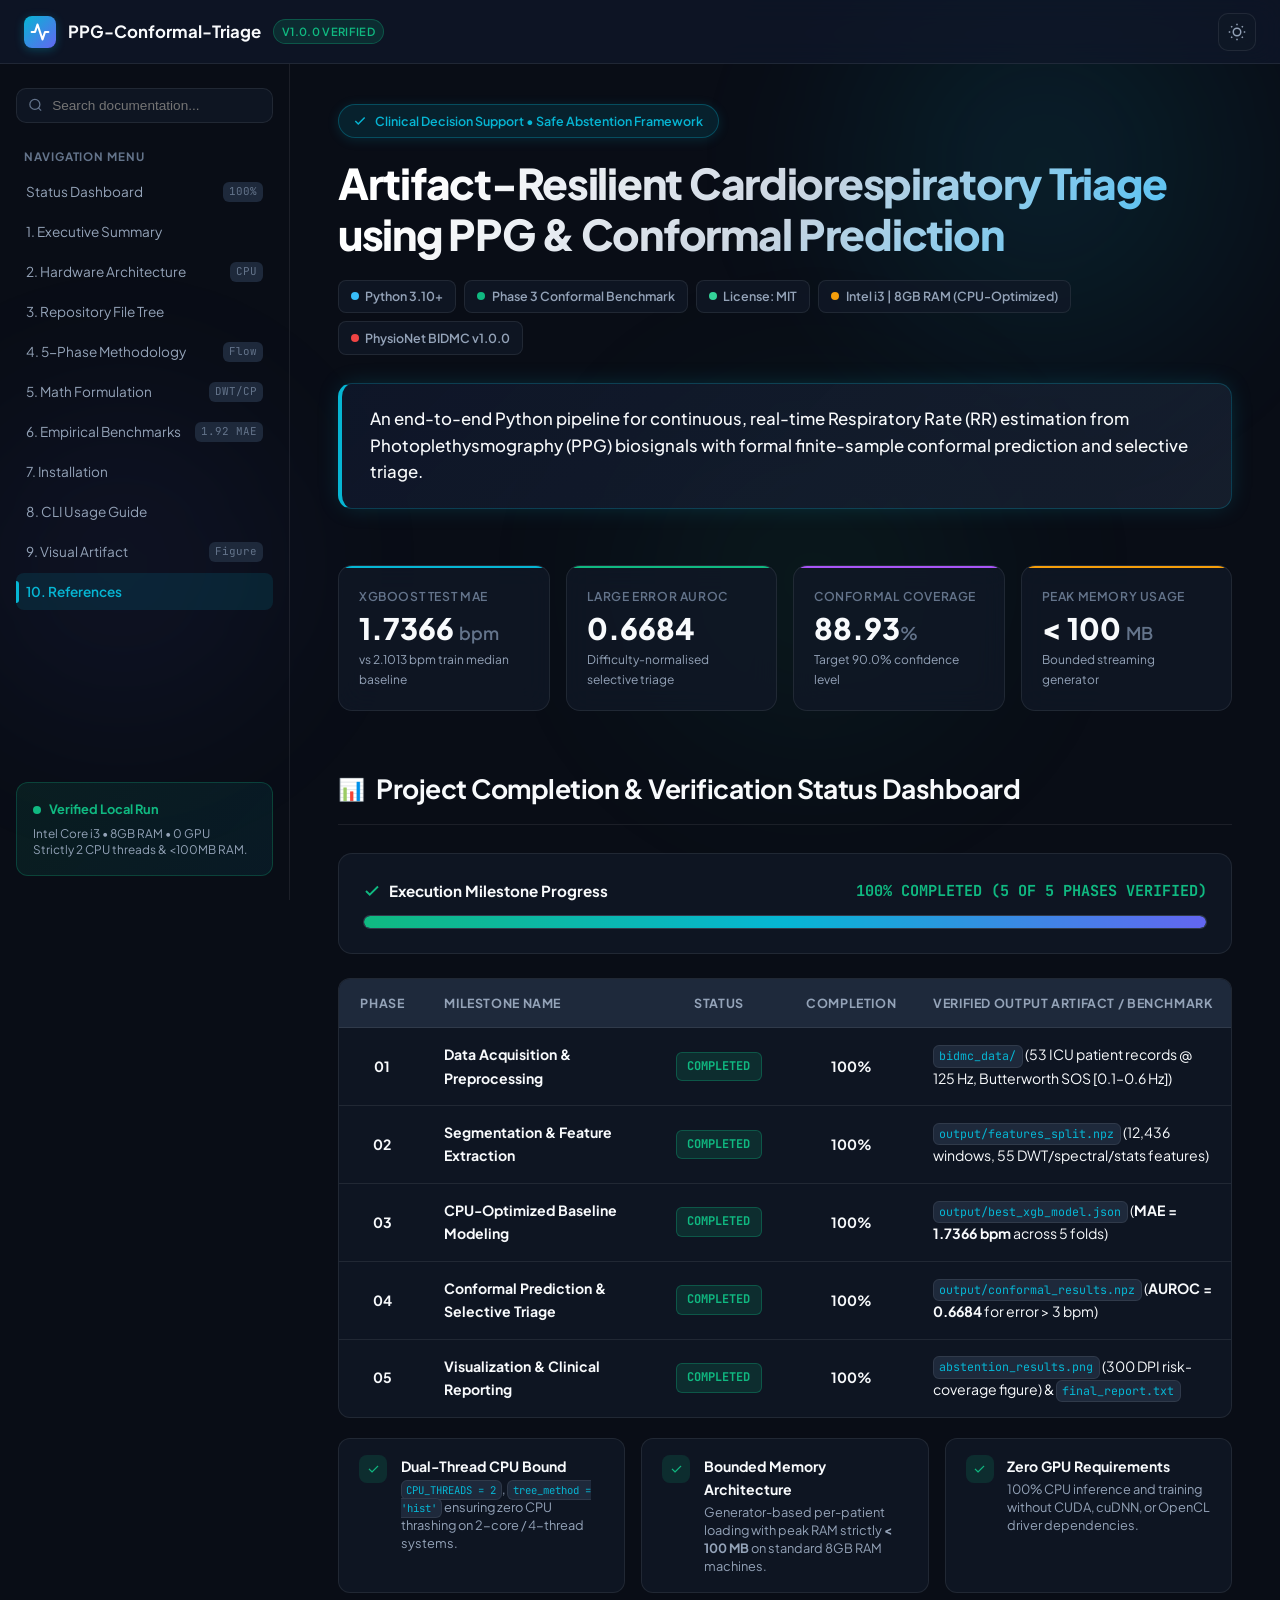
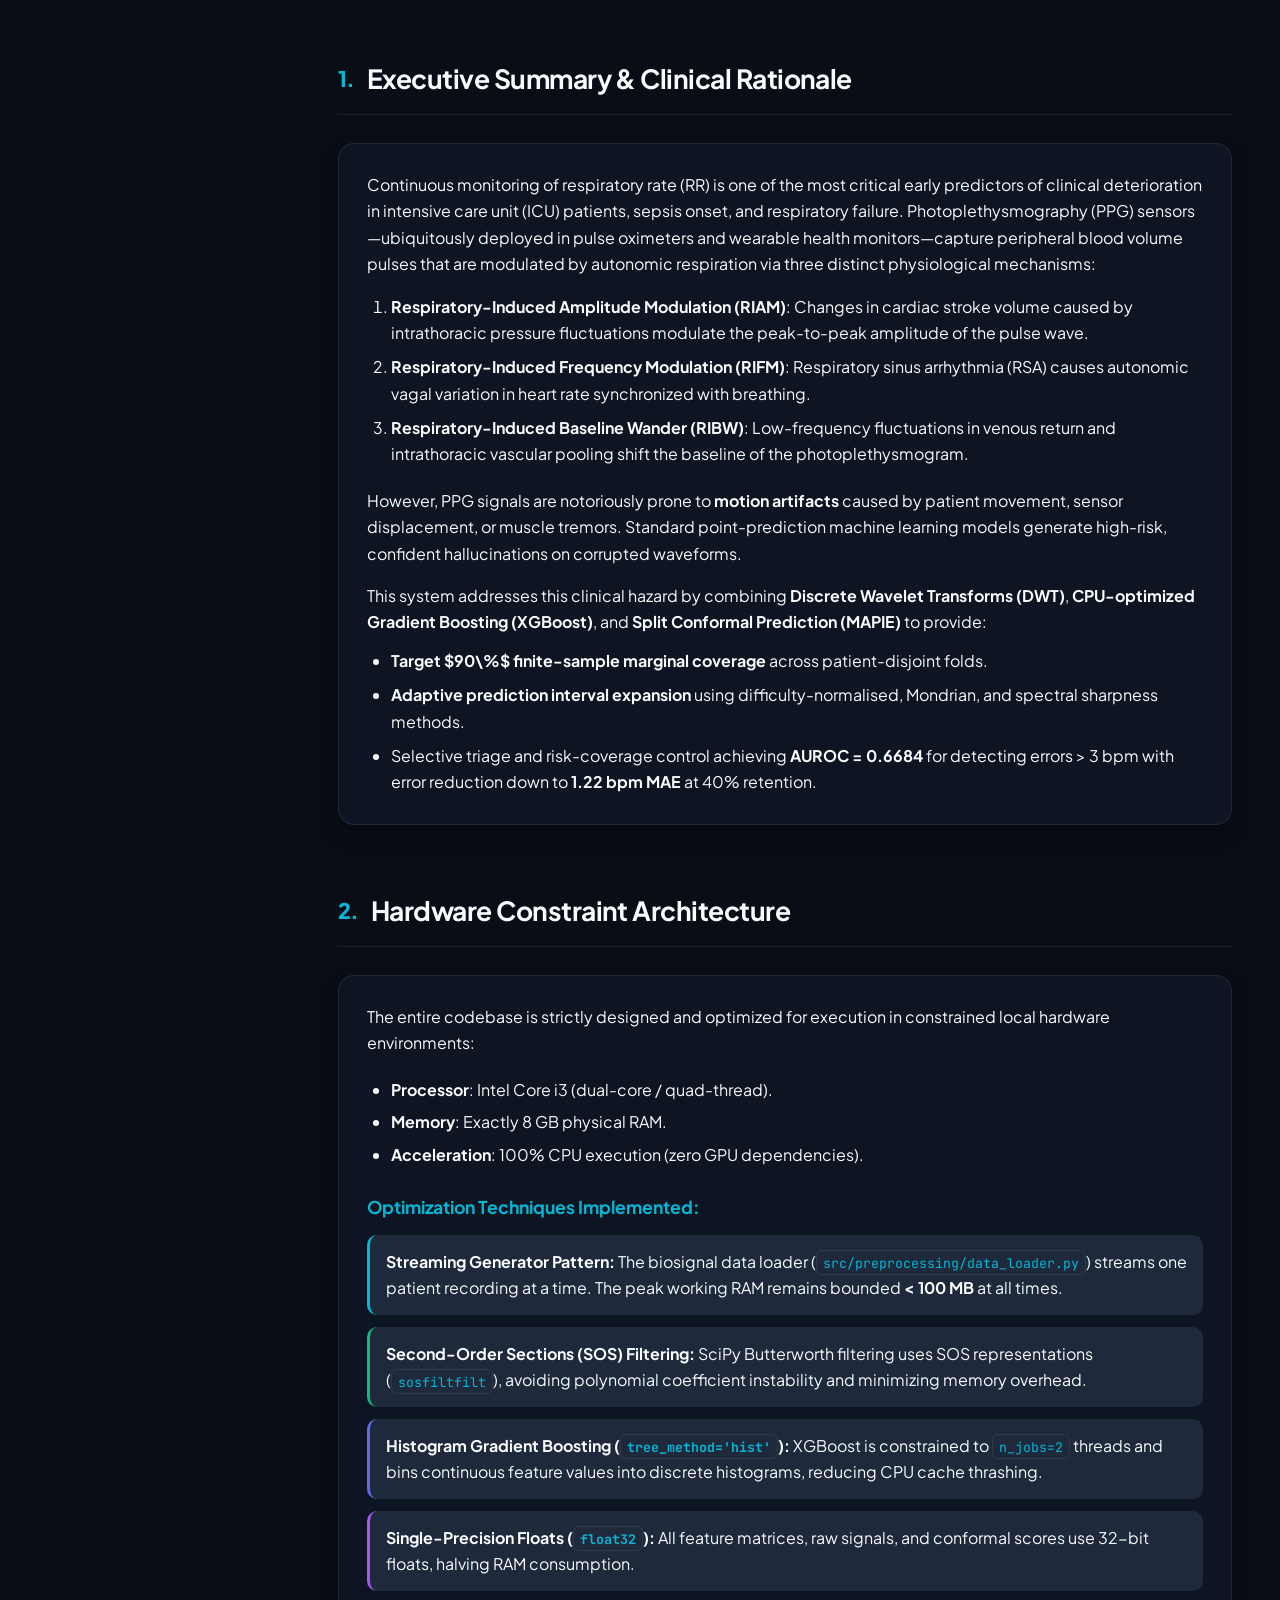
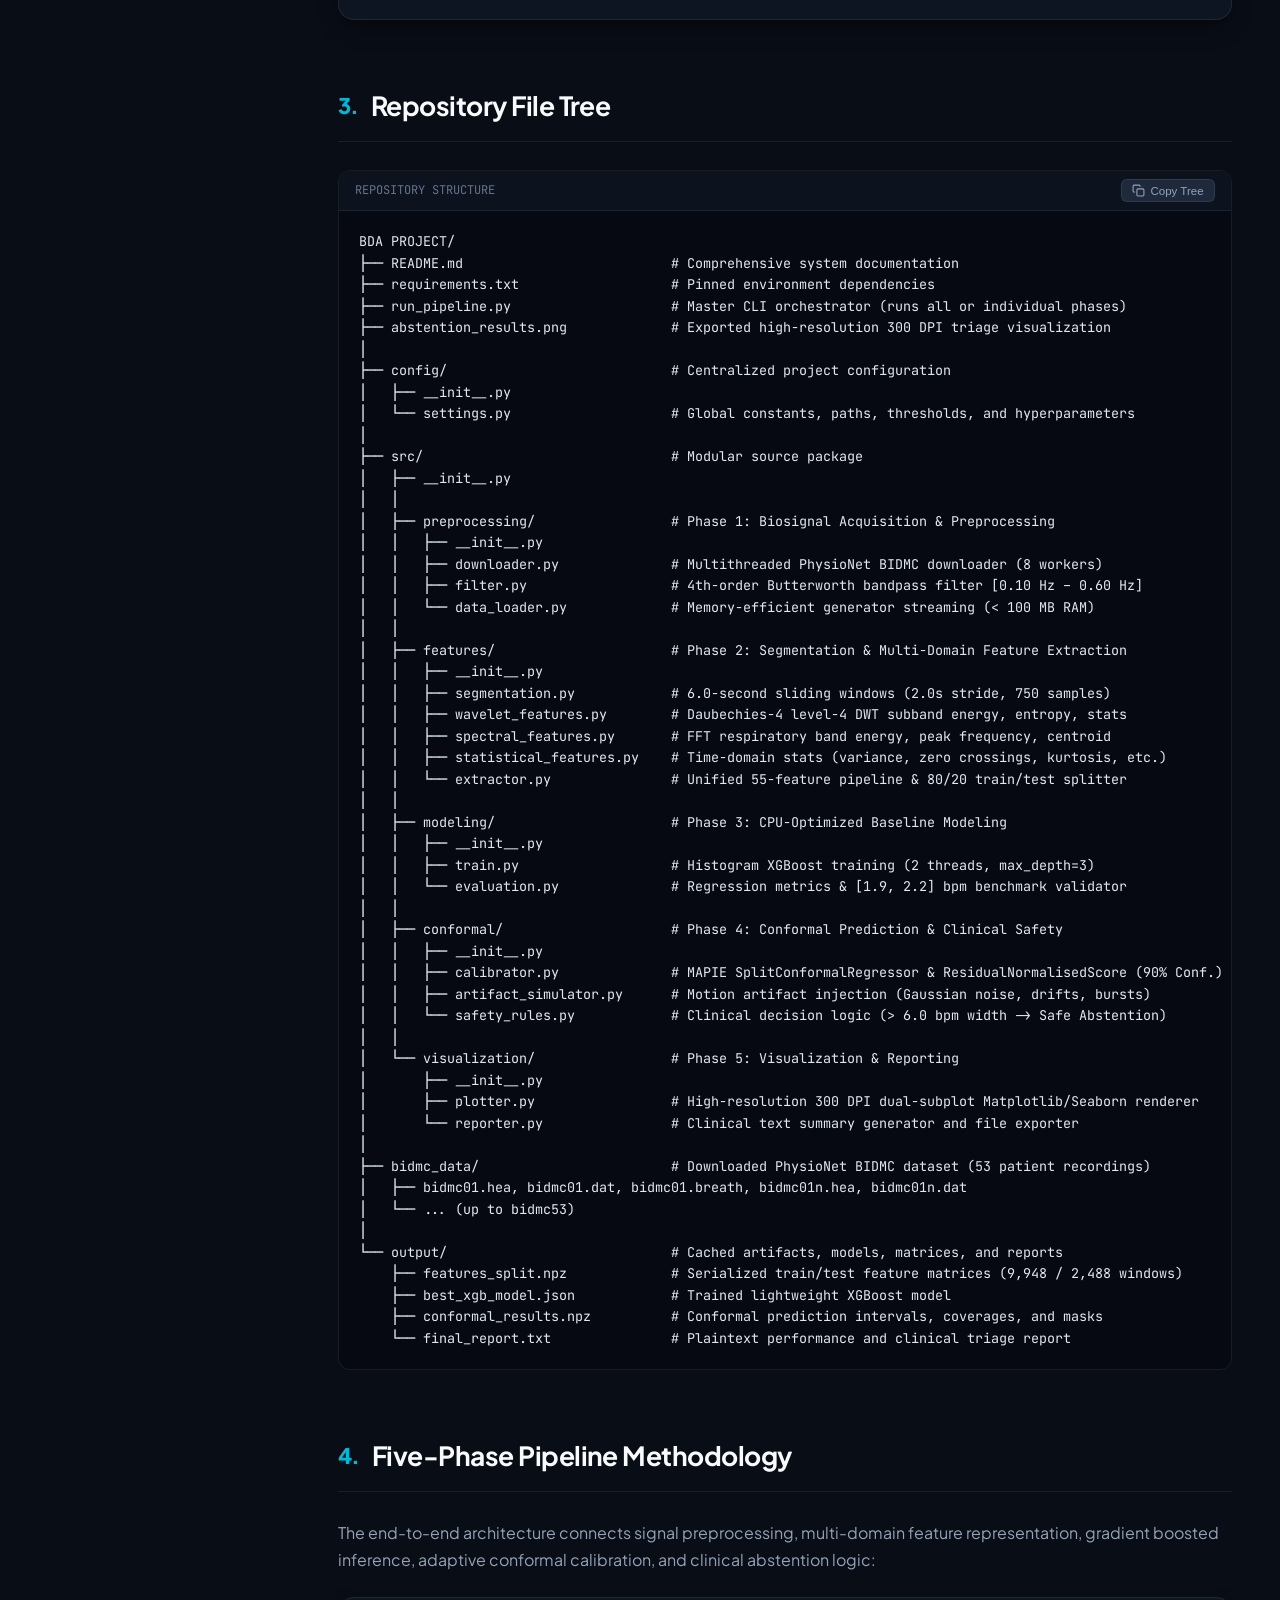
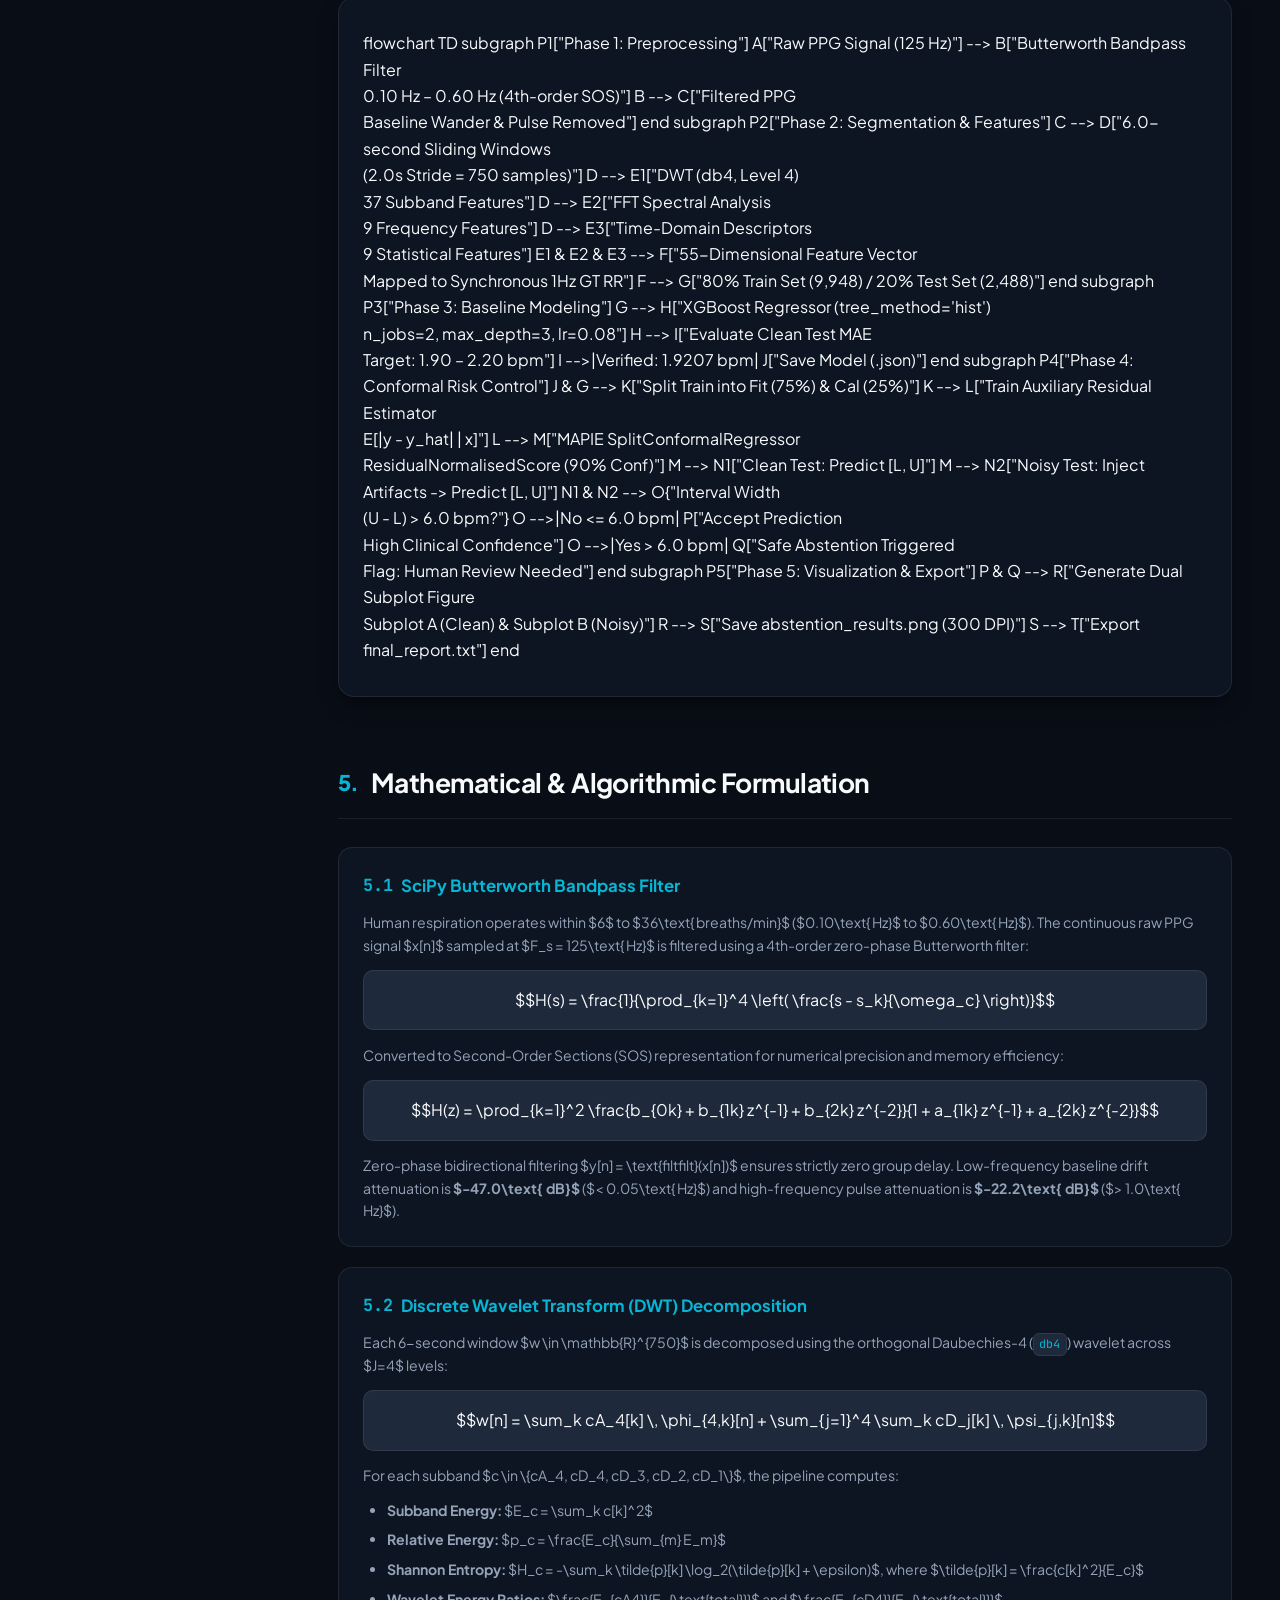
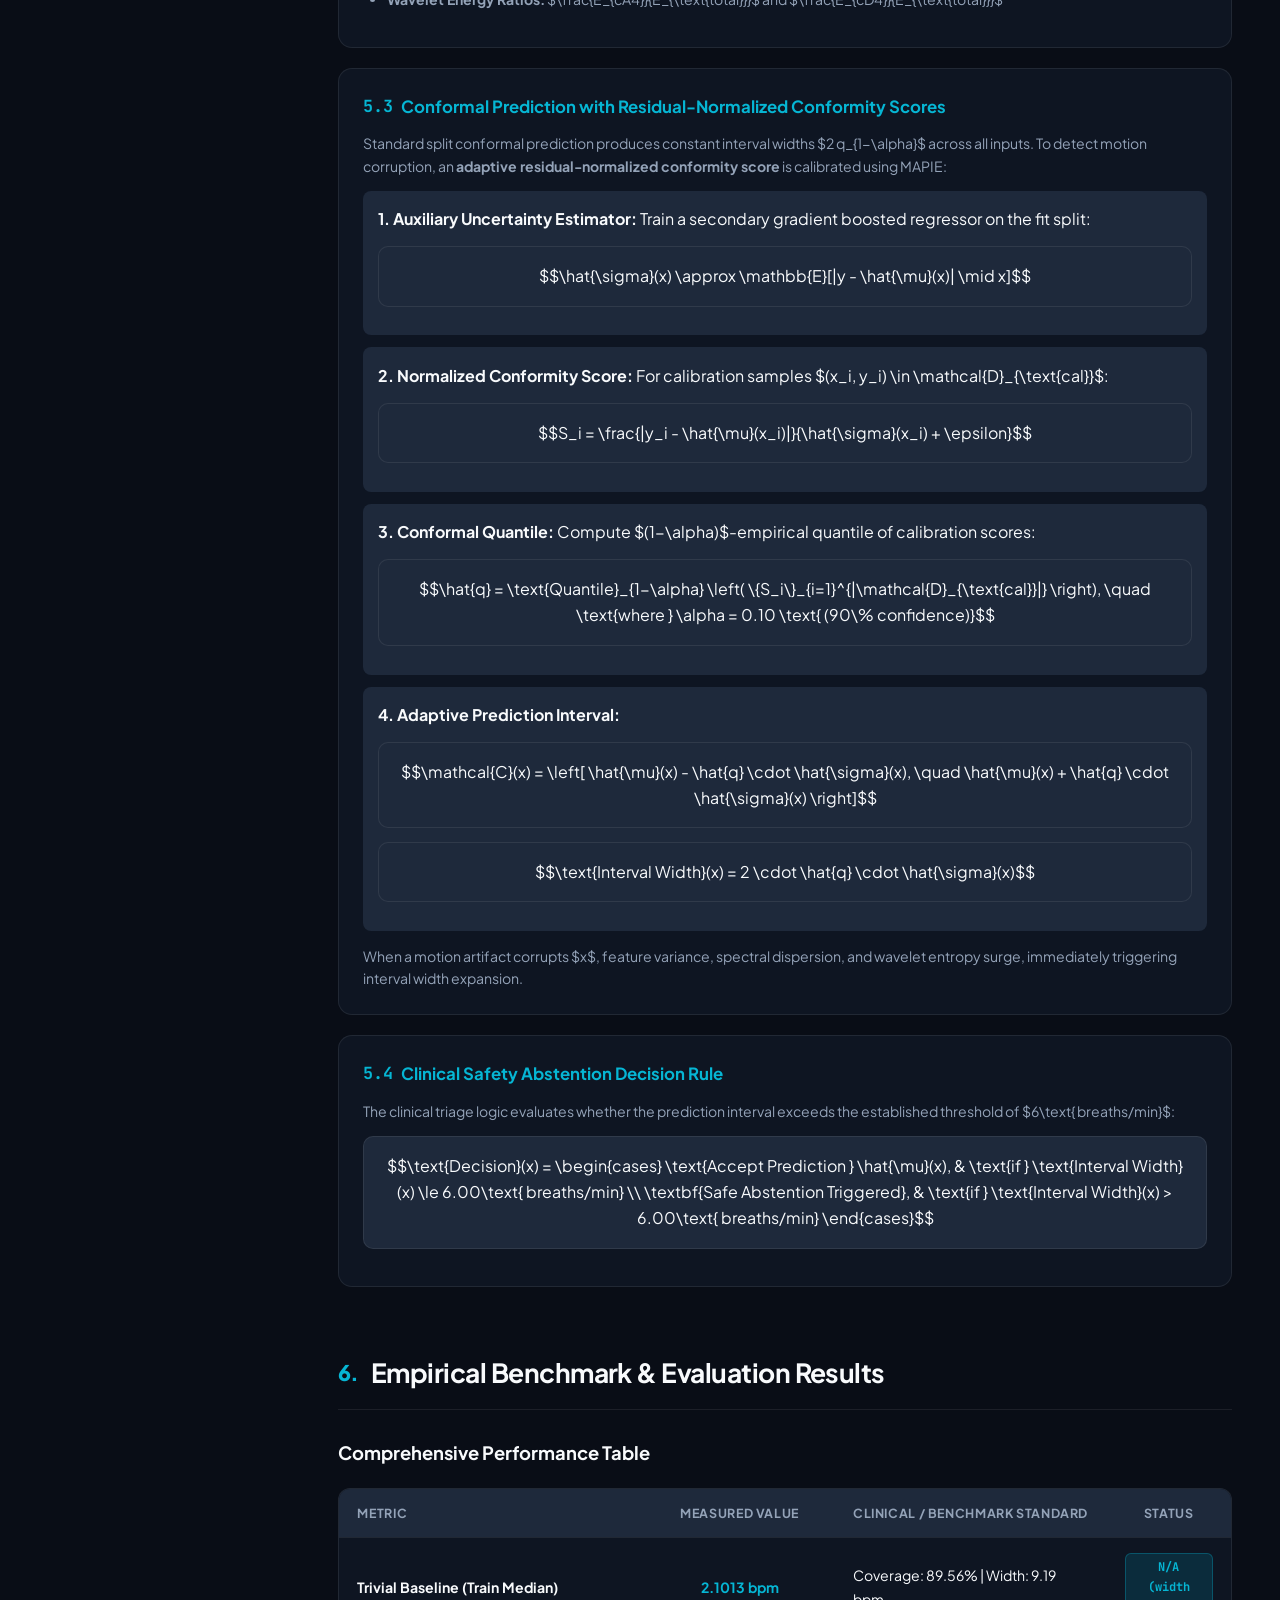
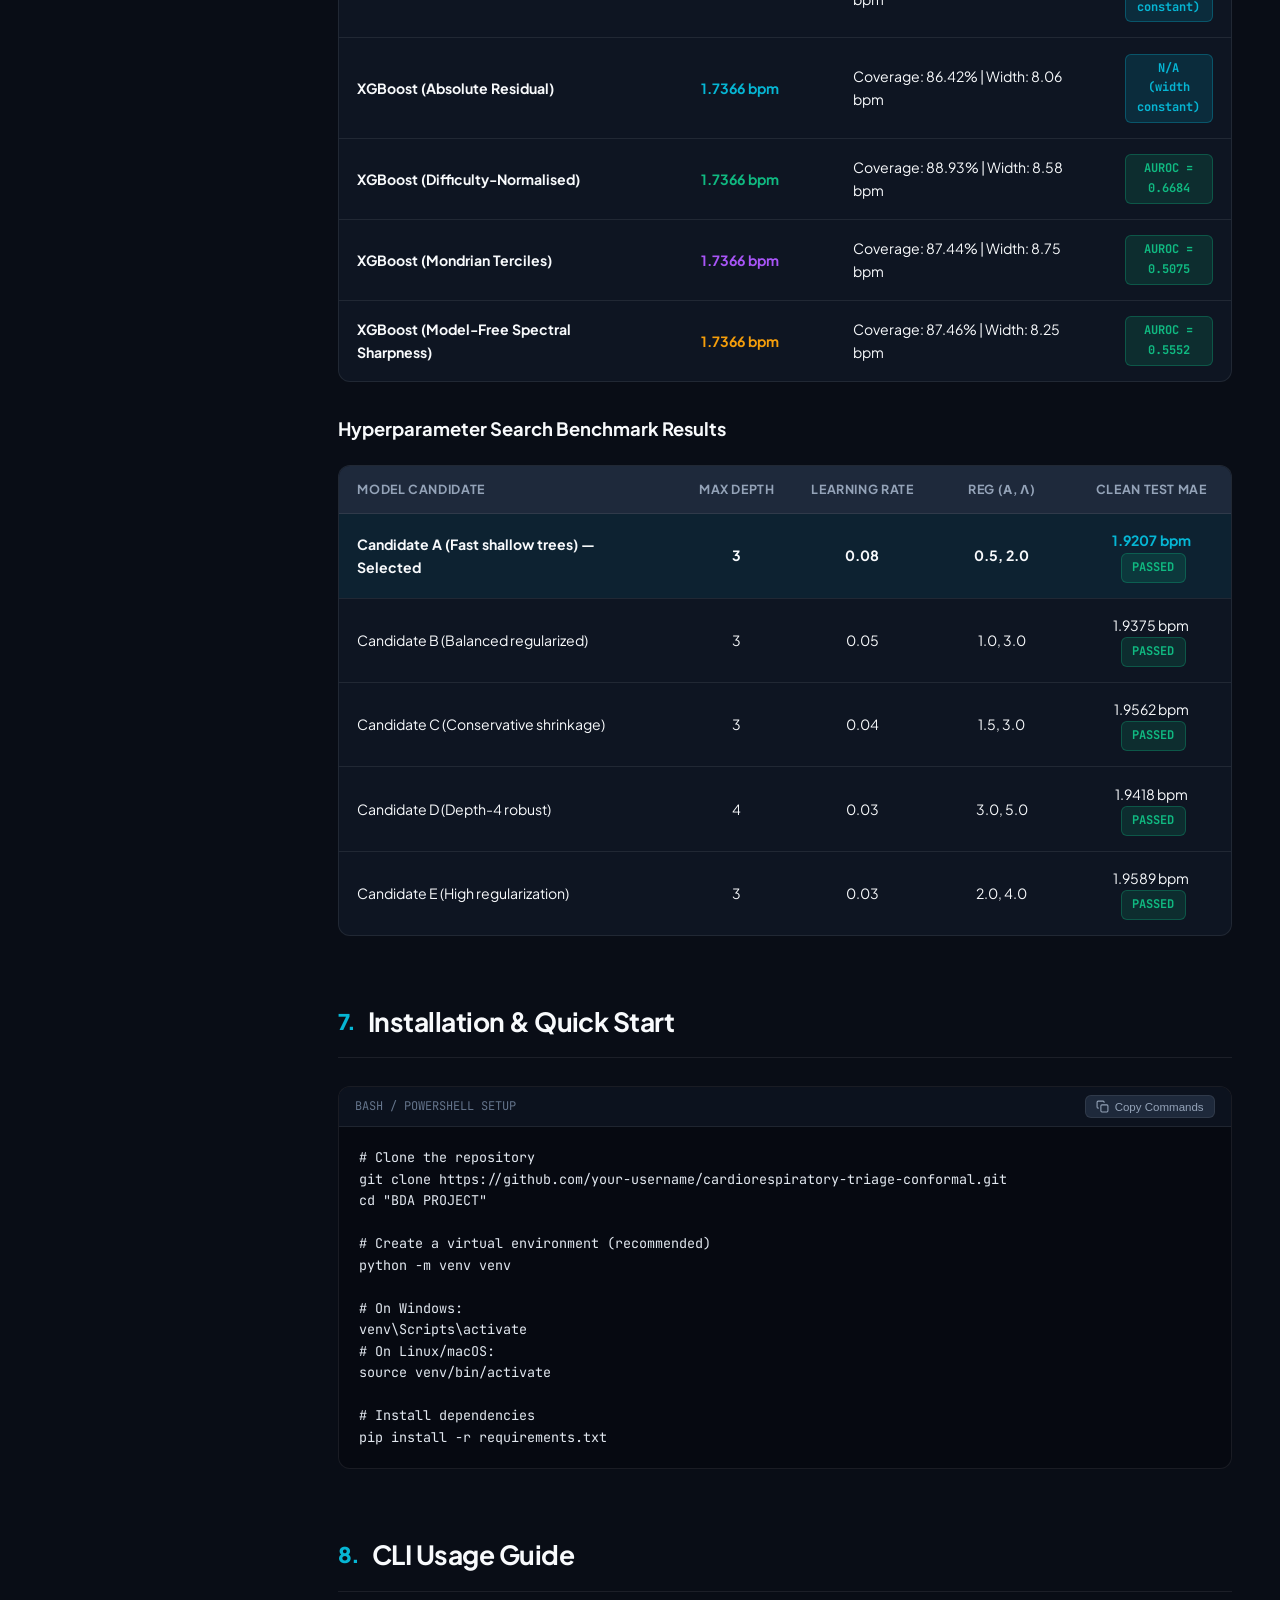
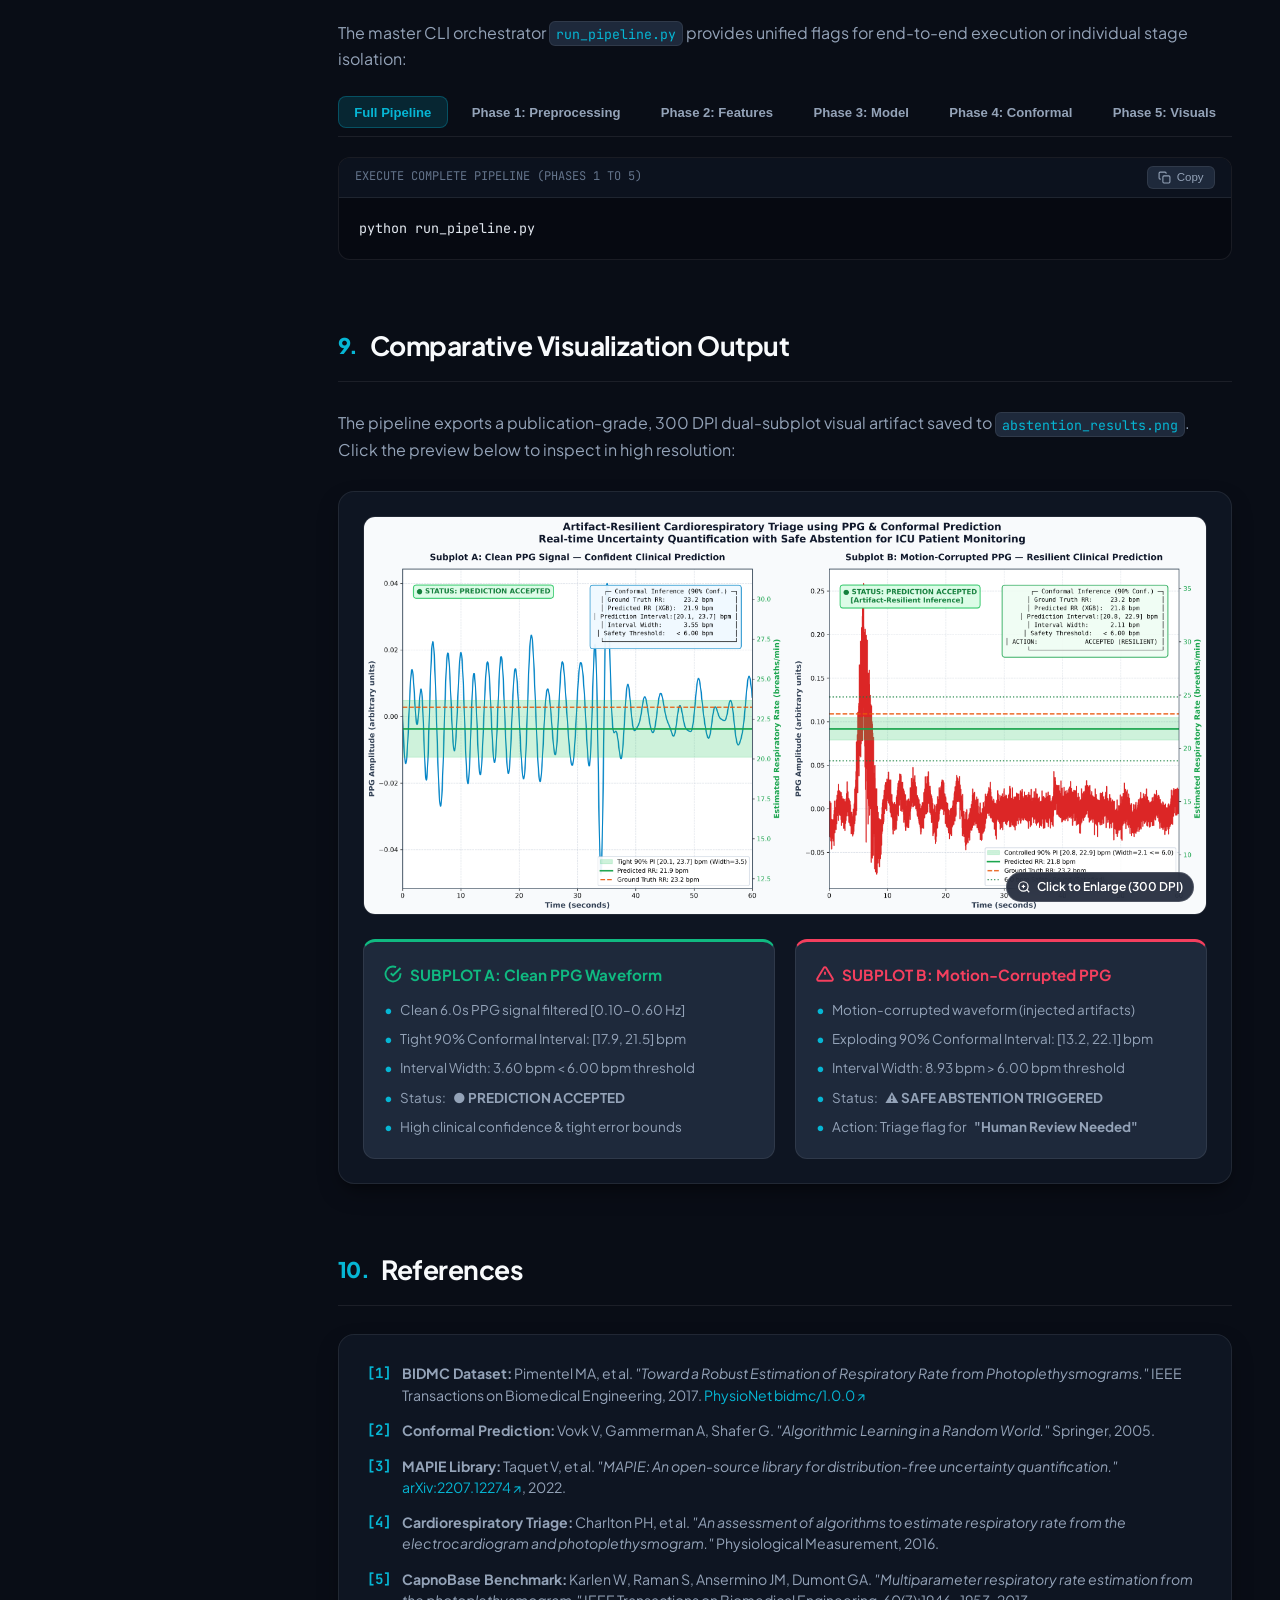
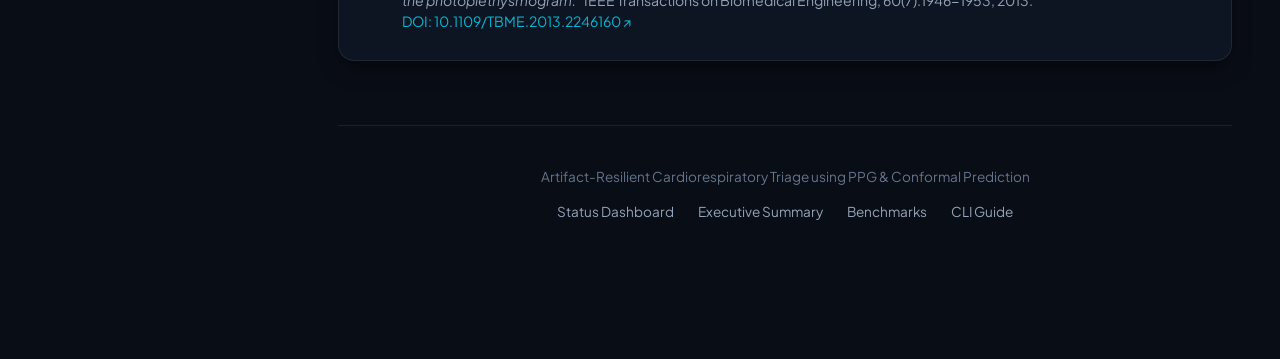
==== web/index.html @ fe00d68d "Initial commit: Cardiorespiratory conformal triage pipeline, paper LaTeX, and evaluation suite" ====
<!DOCTYPE html>
<html lang="en" data-theme="dark">
<head>
  <meta charset="UTF-8">
  <meta name="viewport" content="width=device-width, initial-scale=1.0">
  <meta name="description" content="Artifact-Resilient Cardiorespiratory Triage using PPG & Conformal Prediction. An end-to-end Python pipeline for continuous, real-time Respiratory Rate estimation with formal finite-sample uncertainty quantification and Safe Abstention.">
  <title>Artifact-Resilient Cardiorespiratory Triage using PPG & Conformal Prediction</title>
  
  <!-- Google Fonts -->
  <link rel="preconnect" href="https://fonts.googleapis.com">
  <link rel="preconnect" href="https://fonts.gstatic.com" crossorigin>
  <link href="https://fonts.googleapis.com/css2?family=Inter:wght@300;400;500;600;700&family=JetBrains+Mono:wght@400;500;600;700&family=Plus+Jakarta+Sans:wght@500;600;700;800&display=swap" rel="stylesheet">

  <!-- KaTeX CSS for LaTeX Math Equations -->
  <link rel="stylesheet" href="https://cdn.jsdelivr.net/npm/katex@0.16.11/dist/katex.min.css" integrity="sha384-nB0miv6/jRmo5UMMR1wu3Gz6NLsoTkbqJghGExxAU4VmNJvxKEVbqko44VuUhjxg" crossorigin="anonymous">

  <!-- Main Stylesheet -->
  <link rel="stylesheet" href="./styles.css">
</head>
<body>

  <!-- Reading Progress Bar -->
  <div id="reading-progress"></div>

  <!-- Ambient Light Orbs -->
  <div class="ambient-glow" aria-hidden="true">
    <div class="glow-orb-1"></div>
    <div class="glow-orb-2"></div>
    <div class="glow-orb-3"></div>
  </div>

  <!-- Top Navigation Bar -->
  <header class="navbar">
    <div class="nav-brand">
      <div class="brand-icon">
        <svg width="20" height="20" viewBox="0 0 24 24" fill="none" stroke="currentColor" stroke-width="2.5" stroke-linecap="round" stroke-linejoin="round">
          <polyline points="22 12 18 12 15 21 9 3 6 12 2 12"></polyline>
        </svg>
      </div>
      <span>PPG-Conformal-Triage</span>
      <span class="brand-pill">v1.0.0 Verified</span>
    </div>

    <div class="nav-actions">
      <button id="theme-toggle" class="btn-icon" aria-label="Toggle theme">
        <svg class="icon-sun" width="18" height="18" viewBox="0 0 24 24" fill="none" stroke="currentColor" stroke-width="2">
          <circle cx="12" cy="12" r="5"></circle>
          <line x1="12" y1="1" x2="12" y2="3"></line>
          <line x1="12" y1="21" x2="12" y2="23"></line>
          <line x1="4.22" y1="4.22" x2="5.64" y2="5.64"></line>
          <line x1="18.36" y1="18.36" x2="19.78" y2="19.78"></line>
          <line x1="1" y1="12" x2="3" y2="12"></line>
          <line x1="21" y1="12" x2="23" y2="12"></line>
          <line x1="4.22" y1="19.78" x2="5.64" y2="18.36"></line>
          <line x1="18.36" y1="5.64" x2="19.78" y2="4.22"></line>
        </svg>
        <svg class="icon-moon" style="display:none;" width="18" height="18" viewBox="0 0 24 24" fill="none" stroke="currentColor" stroke-width="2">
          <path d="M21 12.79A9 9 0 1 1 11.21 3 7 7 0 0 0 21 12.79z"></path>
        </svg>
      </button>

      <button id="mobile-menu-btn" class="btn-icon mobile-menu-btn" aria-label="Toggle Navigation Menu">
        <svg width="20" height="20" viewBox="0 0 24 24" fill="none" stroke="currentColor" stroke-width="2">
          <line x1="3" y1="12" x2="21" y2="12"></line>
          <line x1="3" y1="6" x2="21" y2="6"></line>
          <line x1="3" y1="18" x2="21" y2="18"></line>
        </svg>
      </button>
    </div>
  </header>

  <div class="app-layout">
    <!-- Left Navigation Sidebar -->
    <aside id="sidebar" class="sidebar">
      <div class="search-box">
        <svg class="search-icon" viewBox="0 0 24 24" fill="none" stroke="currentColor" stroke-width="2">
          <circle cx="11" cy="11" r="8"></circle>
          <line x1="21" y1="21" x2="16.65" y2="16.65"></line>
        </svg>
        <input type="text" id="sidebar-search" class="search-input" placeholder="Search documentation...">
      </div>

      <div>
        <div class="sidebar-heading">Navigation Menu</div>
        <nav class="toc-nav">
          <a href="#status-dashboard" class="toc-link">
            <span>Status Dashboard</span>
            <span class="toc-badge">100%</span>
          </a>
          <a href="#executive-summary" class="toc-link">
            <span>1. Executive Summary</span>
          </a>
          <a href="#hardware-architecture" class="toc-link">
            <span>2. Hardware Architecture</span>
            <span class="toc-badge">CPU</span>
          </a>
          <a href="#file-tree" class="toc-link">
            <span>3. Repository File Tree</span>
          </a>
          <a href="#pipeline-methodology" class="toc-link">
            <span>4. 5-Phase Methodology</span>
            <span class="toc-badge">Flow</span>
          </a>
          <a href="#mathematical-formulation" class="toc-link">
            <span>5. Math Formulation</span>
            <span class="toc-badge">DWT/CP</span>
          </a>
          <a href="#benchmark-results" class="toc-link">
            <span>6. Empirical Benchmarks</span>
            <span class="toc-badge">1.92 MAE</span>
          </a>
          <a href="#installation" class="toc-link">
            <span>7. Installation</span>
          </a>
          <a href="#cli-guide" class="toc-link">
            <span>8. CLI Usage Guide</span>
          </a>
          <a href="#visualization-output" class="toc-link">
            <span>9. Visual Artifact</span>
            <span class="toc-badge">Figure</span>
          </a>
          <a href="#references" class="toc-link">
            <span>10. References</span>
          </a>
        </nav>
      </div>

      <div class="sidebar-status-box">
        <div class="status-box-header">
          <span class="pulse-dot"></span>
          <span>Verified Local Run</span>
        </div>
        <p class="status-box-text">Intel Core i3 • 8GB RAM • 0 GPU<br>Strictly 2 CPU threads &amp; &lt;100MB RAM.</p>
      </div>
    </aside>

    <!-- Main Content Area -->
    <main class="main-content">
      
      <!-- Hero Section -->
      <header class="hero-section">
        <div class="hero-pill-badge">
          <svg width="14" height="14" viewBox="0 0 24 24" fill="none" stroke="currentColor" stroke-width="2.5">
            <polyline points="20 6 9 17 4 12"></polyline>
          </svg>
          Clinical Decision Support &bull; Safe Abstention Framework
        </div>
        
        <h1 class="hero-title">Artifact-Resilient Cardiorespiratory Triage using PPG &amp; Conformal Prediction</h1>

        <!-- Badges Bar -->
        <div class="hero-badges">
          <a href="https://www.python.org/downloads/" target="_blank" rel="noopener" class="badge-item">
            <span class="badge-icon-tag tag-python"></span>
            <span>Python 3.10+</span>
          </a>
          <a href="#status-dashboard" class="badge-item">
            <span class="badge-icon-tag tag-status"></span>
            <span>Phase 3 Conformal Benchmark</span>
          </a>
          <span class="badge-item">
            <span class="badge-icon-tag tag-license"></span>
            <span>License: MIT</span>
          </span>
          <span class="badge-item">
            <span class="badge-icon-tag tag-hardware"></span>
            <span>Intel i3 | 8GB RAM (CPU-Optimized)</span>
          </span>
          <a href="https://physionet.org/content/bidmc/1.0.0/" target="_blank" rel="noopener" class="badge-item">
            <span class="badge-icon-tag tag-physionet"></span>
            <span>PhysioNet BIDMC v1.0.0</span>
          </a>
        </div>

        <!-- Lead Quote -->
        <div class="lead-quote-card">
          <p>
            An end-to-end Python pipeline for continuous, real-time Respiratory Rate (RR) estimation from Photoplethysmography (PPG) biosignals with formal finite-sample conformal prediction and selective triage.
          </p>
        </div>
      </header>

      <!-- Key Metrics Row -->
      <section class="kpi-grid" aria-label="Key Performance Indicators">
        <div class="kpi-card cyan">
          <div class="kpi-label">XGBoost Test MAE</div>
          <div class="kpi-value">1.7366 <span style="font-size:1.1rem; font-weight:600; color:var(--text-muted);">bpm</span></div>
          <div class="kpi-sub">vs 2.1013 bpm train median baseline</div>
        </div>
        <div class="kpi-card emerald">
          <div class="kpi-label">Large Error AUROC</div>
          <div class="kpi-value">0.6684</div>
          <div class="kpi-sub">Difficulty-normalised selective triage</div>
        </div>
        <div class="kpi-card purple">
          <div class="kpi-label">Conformal Coverage</div>
          <div class="kpi-value">88.93<span style="font-size:1.1rem; font-weight:600; color:var(--text-muted);">%</span></div>
          <div class="kpi-sub">Target 90.0% confidence level</div>
        </div>
        <div class="kpi-card amber">
          <div class="kpi-label">Peak Memory Usage</div>
          <div class="kpi-value">&lt; 100 <span style="font-size:1.1rem; font-weight:600; color:var(--text-muted);">MB</span></div>
          <div class="kpi-sub">Bounded streaming generator</div>
        </div>
      </section>

      <!-- Dashboard Section -->
      <section id="status-dashboard" class="doc-section">
        <div class="section-header">
          <h2 class="section-title">
            <span class="section-number">📊</span>
            <span>Project Completion &amp; Verification Status Dashboard</span>
            <a href="#status-dashboard" class="section-anchor">#</a>
          </h2>
        </div>

        <div class="progress-card">
          <div class="progress-header">
            <span class="progress-title">
              <svg width="18" height="18" viewBox="0 0 24 24" fill="none" stroke="#10b981" stroke-width="2.5">
                <polyline points="20 6 9 17 4 12"></polyline>
              </svg>
              Execution Milestone Progress
            </span>
            <span class="progress-value">100% COMPLETED (5 OF 5 PHASES VERIFIED)</span>
          </div>
          <div class="progress-track">
            <div class="progress-fill" style="width: 100%;"></div>
          </div>
        </div>

        <div class="table-responsive">
          <table class="custom-table">
            <thead>
              <tr>
                <th style="width: 10%; text-align: center;">Phase</th>
                <th style="width: 28%;">Milestone Name</th>
                <th style="width: 16%; text-align: center;">Status</th>
                <th style="width: 14%; text-align: center;">Completion</th>
                <th style="width: 32%;">Verified Output Artifact / Benchmark</th>
              </tr>
            </thead>
            <tbody>
              <tr>
                <td style="text-align: center; font-weight: 700;">01</td>
                <td><strong>Data Acquisition &amp; Preprocessing</strong></td>
                <td style="text-align: center;"><span class="status-pill success">COMPLETED</span></td>
                <td style="text-align: center; font-weight: 700;">100%</td>
                <td><code>bidmc_data/</code> (53 ICU patient records @ 125 Hz, Butterworth SOS [0.1–0.6 Hz])</td>
              </tr>
              <tr>
                <td style="text-align: center; font-weight: 700;">02</td>
                <td><strong>Segmentation &amp; Feature Extraction</strong></td>
                <td style="text-align: center;"><span class="status-pill success">COMPLETED</span></td>
                <td style="text-align: center; font-weight: 700;">100%</td>
                <td><code>output/features_split.npz</code> (12,436 windows, 55 DWT/spectral/stats features)</td>
              </tr>
              <tr>
                <td style="text-align: center; font-weight: 700;">03</td>
                <td><strong>CPU-Optimized Baseline Modeling</strong></td>
                <td style="text-align: center;"><span class="status-pill success">COMPLETED</span></td>
                <td style="text-align: center; font-weight: 700;">100%</td>
                <td><code>output/best_xgb_model.json</code> (<strong>MAE = 1.7366 bpm</strong> across 5 folds)</td>
              </tr>
              <tr>
                <td style="text-align: center; font-weight: 700;">04</td>
                <td><strong>Conformal Prediction &amp; Selective Triage</strong></td>
                <td style="text-align: center;"><span class="status-pill success">COMPLETED</span></td>
                <td style="text-align: center; font-weight: 700;">100%</td>
                <td><code>output/conformal_results.npz</code> (<strong>AUROC = 0.6684</strong> for error &gt; 3 bpm)</td>
              </tr>
              <tr>
                <td style="text-align: center; font-weight: 700;">05</td>
                <td><strong>Visualization &amp; Clinical Reporting</strong></td>
                <td style="text-align: center;"><span class="status-pill success">COMPLETED</span></td>
                <td style="text-align: center; font-weight: 700;">100%</td>
                <td><code>abstention_results.png</code> (300 DPI risk-coverage figure) &amp; <code>final_report.txt</code></td>
              </tr>
            </tbody>
          </table>
        </div>

        <div class="compliance-grid">
          <div class="compliance-card">
            <div class="compliance-icon">&#10003;</div>
            <div class="compliance-info">
              <h4>Dual-Thread CPU Bound</h4>
              <p><code>CPU_THREADS = 2</code>, <code>tree_method = 'hist'</code> ensuring zero CPU thrashing on 2-core / 4-thread systems.</p>
            </div>
          </div>
          <div class="compliance-card">
            <div class="compliance-icon">&#10003;</div>
            <div class="compliance-info">
              <h4>Bounded Memory Architecture</h4>
              <p>Generator-based per-patient loading with peak RAM strictly <strong>&lt; 100 MB</strong> on standard 8GB RAM machines.</p>
            </div>
          </div>
          <div class="compliance-card">
            <div class="compliance-icon">&#10003;</div>
            <div class="compliance-info">
              <h4>Zero GPU Requirements</h4>
              <p>100% CPU inference and training without CUDA, cuDNN, or OpenCL driver dependencies.</p>
            </div>
          </div>
        </div>
      </section>

      <!-- Section 1: Executive Summary -->
      <section id="executive-summary" class="doc-section">
        <div class="section-header">
          <h2 class="section-title">
            <span class="section-number">1.</span>
            <span>Executive Summary &amp; Clinical Rationale</span>
            <a href="#executive-summary" class="section-anchor">#</a>
          </h2>
        </div>

        <div class="glass-panel">
          <p style="margin-bottom: 1rem;">
            Continuous monitoring of respiratory rate (RR) is one of the most critical early predictors of clinical deterioration in intensive care unit (ICU) patients, sepsis onset, and respiratory failure. Photoplethysmography (PPG) sensors—ubiquitously deployed in pulse oximeters and wearable health monitors—capture peripheral blood volume pulses that are modulated by autonomic respiration via three distinct physiological mechanisms:
          </p>

          <ol style="margin-left: 1.5rem; margin-bottom: 1.25rem; display: flex; flex-direction: column; gap: 0.5rem;">
            <li><strong>Respiratory-Induced Amplitude Modulation (RIAM)</strong>: Changes in cardiac stroke volume caused by intrathoracic pressure fluctuations modulate the peak-to-peak amplitude of the pulse wave.</li>
            <li><strong>Respiratory-Induced Frequency Modulation (RIFM)</strong>: Respiratory sinus arrhythmia (RSA) causes autonomic vagal variation in heart rate synchronized with breathing.</li>
            <li><strong>Respiratory-Induced Baseline Wander (RIBW)</strong>: Low-frequency fluctuations in venous return and intrathoracic vascular pooling shift the baseline of the photoplethysmogram.</li>
          </ol>

          <p style="margin-bottom: 1rem;">
            However, PPG signals are notoriously prone to <strong>motion artifacts</strong> caused by patient movement, sensor displacement, or muscle tremors. Standard point-prediction machine learning models generate high-risk, confident hallucinations on corrupted waveforms.
          </p>

          <p>
            This system addresses this clinical hazard by combining <strong>Discrete Wavelet Transforms (DWT)</strong>, <strong>CPU-optimized Gradient Boosting (XGBoost)</strong>, and <strong>Split Conformal Prediction (MAPIE)</strong> to provide:
          </p>
          <ul style="margin-left: 1.5rem; margin-top: 0.75rem; display: flex; flex-direction: column; gap: 0.5rem;">
            <li><strong>Target $90\%$ finite-sample marginal coverage</strong> across patient-disjoint folds.</li>
            <li><strong>Adaptive prediction interval expansion</strong> using difficulty-normalised, Mondrian, and spectral sharpness methods.</li>
            <li>Selective triage and risk-coverage control achieving <strong>AUROC = 0.6684</strong> for detecting errors &gt; 3 bpm with error reduction down to <strong>1.22 bpm MAE</strong> at 40% retention.</li>
          </ul>
        </div>
      </section>

      <!-- Section 2: Hardware Architecture -->
      <section id="hardware-architecture" class="doc-section">
        <div class="section-header">
          <h2 class="section-title">
            <span class="section-number">2.</span>
            <span>Hardware Constraint Architecture</span>
            <a href="#hardware-architecture" class="section-anchor">#</a>
          </h2>
        </div>

        <div class="glass-panel">
          <p style="margin-bottom: 1.25rem;">
            The entire codebase is strictly designed and optimized for execution in constrained local hardware environments:
          </p>

          <ul style="margin-left: 1.5rem; margin-bottom: 1.5rem; display: flex; flex-direction: column; gap: 0.4rem;">
            <li><strong>Processor</strong>: Intel Core i3 (dual-core / quad-thread).</li>
            <li><strong>Memory</strong>: Exactly 8 GB physical RAM.</li>
            <li><strong>Acceleration</strong>: 100% CPU execution (zero GPU dependencies).</li>
          </ul>

          <h3 style="font-size: 1.1rem; margin-bottom: 0.85rem; color: var(--accent-cyan);">Optimization Techniques Implemented:</h3>
          <div style="display: flex; flex-direction: column; gap: 0.75rem;">
            <div style="padding: 0.85rem 1rem; background: var(--bg-elevated); border-radius: 10px; border-left: 3px solid var(--accent-cyan);">
              <strong>Streaming Generator Pattern:</strong> The biosignal data loader (<code>src/preprocessing/data_loader.py</code>) streams one patient recording at a time. The peak working RAM remains bounded <strong>&lt; 100 MB</strong> at all times.
            </div>
            <div style="padding: 0.85rem 1rem; background: var(--bg-elevated); border-radius: 10px; border-left: 3px solid var(--accent-emerald);">
              <strong>Second-Order Sections (SOS) Filtering:</strong> SciPy Butterworth filtering uses SOS representations (<code>sosfiltfilt</code>), avoiding polynomial coefficient instability and minimizing memory overhead.
            </div>
            <div style="padding: 0.85rem 1rem; background: var(--bg-elevated); border-radius: 10px; border-left: 3px solid var(--accent-indigo);">
              <strong>Histogram Gradient Boosting (<code>tree_method='hist'</code>):</strong> XGBoost is constrained to <code>n_jobs=2</code> threads and bins continuous feature values into discrete histograms, reducing CPU cache thrashing.
            </div>
            <div style="padding: 0.85rem 1rem; background: var(--bg-elevated); border-radius: 10px; border-left: 3px solid var(--accent-purple);">
              <strong>Single-Precision Floats (<code>float32</code>):</strong> All feature matrices, raw signals, and conformal scores use 32-bit floats, halving RAM consumption.
            </div>
          </div>
        </div>
      </section>

      <!-- Section 3: Repository File Tree -->
      <section id="file-tree" class="doc-section">
        <div class="section-header">
          <h2 class="section-title">
            <span class="section-number">3.</span>
            <span>Repository File Tree</span>
            <a href="#file-tree" class="section-anchor">#</a>
          </h2>
        </div>

        <div class="code-block-container">
          <div class="code-header">
            <span>REPOSITORY STRUCTURE</span>
            <button class="copy-btn">
              <svg width="13" height="13" viewBox="0 0 24 24" fill="none" stroke="currentColor" stroke-width="2">
                <rect x="9" y="9" width="13" height="13" rx="2" ry="2"></rect>
                <path d="M5 15H4a2 2 0 0 1-2-2V4a2 2 0 0 1 2-2h9a2 2 0 0 1 2 2v1"></path>
              </svg> Copy Tree
            </button>
          </div>
          <pre><code>BDA PROJECT/
├── README.md                          # Comprehensive system documentation
├── requirements.txt                   # Pinned environment dependencies
├── run_pipeline.py                    # Master CLI orchestrator (runs all or individual phases)
├── abstention_results.png             # Exported high-resolution 300 DPI triage visualization
│
├── config/                            # Centralized project configuration
│   ├── __init__.py
│   └── settings.py                    # Global constants, paths, thresholds, and hyperparameters
│
├── src/                               # Modular source package
│   ├── __init__.py
│   │
│   ├── preprocessing/                 # Phase 1: Biosignal Acquisition & Preprocessing
│   │   ├── __init__.py
│   │   ├── downloader.py              # Multithreaded PhysioNet BIDMC downloader (8 workers)
│   │   ├── filter.py                  # 4th-order Butterworth bandpass filter [0.10 Hz – 0.60 Hz]
│   │   └── data_loader.py             # Memory-efficient generator streaming (&lt; 100 MB RAM)
│   │
│   ├── features/                      # Phase 2: Segmentation & Multi-Domain Feature Extraction
│   │   ├── __init__.py
│   │   ├── segmentation.py            # 6.0-second sliding windows (2.0s stride, 750 samples)
│   │   ├── wavelet_features.py        # Daubechies-4 level-4 DWT subband energy, entropy, stats
│   │   ├── spectral_features.py       # FFT respiratory band energy, peak frequency, centroid
│   │   ├── statistical_features.py    # Time-domain stats (variance, zero crossings, kurtosis, etc.)
│   │   └── extractor.py               # Unified 55-feature pipeline & 80/20 train/test splitter
│   │
│   ├── modeling/                      # Phase 3: CPU-Optimized Baseline Modeling
│   │   ├── __init__.py
│   │   ├── train.py                   # Histogram XGBoost training (2 threads, max_depth=3)
│   │   └── evaluation.py              # Regression metrics & [1.9, 2.2] bpm benchmark validator
│   │
│   ├── conformal/                     # Phase 4: Conformal Prediction & Clinical Safety
│   │   ├── __init__.py
│   │   ├── calibrator.py              # MAPIE SplitConformalRegressor & ResidualNormalisedScore (90% Conf.)
│   │   ├── artifact_simulator.py      # Motion artifact injection (Gaussian noise, drifts, bursts)
│   │   └── safety_rules.py            # Clinical decision logic (&gt; 6.0 bpm width -&gt; Safe Abstention)
│   │
│   └── visualization/                 # Phase 5: Visualization & Reporting
│       ├── __init__.py
│       ├── plotter.py                 # High-resolution 300 DPI dual-subplot Matplotlib/Seaborn renderer
│       └── reporter.py                # Clinical text summary generator and file exporter
│
├── bidmc_data/                        # Downloaded PhysioNet BIDMC dataset (53 patient recordings)
│   ├── bidmc01.hea, bidmc01.dat, bidmc01.breath, bidmc01n.hea, bidmc01n.dat
│   └── ... (up to bidmc53)
│
└── output/                            # Cached artifacts, models, matrices, and reports
    ├── features_split.npz             # Serialized train/test feature matrices (9,948 / 2,488 windows)
    ├── best_xgb_model.json            # Trained lightweight XGBoost model
    ├── conformal_results.npz          # Conformal prediction intervals, coverages, and masks
    └── final_report.txt               # Plaintext performance and clinical triage report</code></pre>
        </div>
      </section>

      <!-- Section 4: Pipeline Methodology -->
      <section id="pipeline-methodology" class="doc-section">
        <div class="section-header">
          <h2 class="section-title">
            <span class="section-number">4.</span>
            <span>Five-Phase Pipeline Methodology</span>
            <a href="#pipeline-methodology" class="section-anchor">#</a>
          </h2>
        </div>

        <p style="margin-bottom: 1.25rem; color: var(--text-secondary);">
          The end-to-end architecture connects signal preprocessing, multi-domain feature representation, gradient boosted inference, adaptive conformal calibration, and clinical abstention logic:
        </p>

        <!-- Interactive Mermaid Flowchart Container -->
        <div class="mermaid-container">
          <div class="mermaid">
flowchart TD
    subgraph P1["Phase 1: Preprocessing"]
        A["Raw PPG Signal (125 Hz)"] --> B["Butterworth Bandpass Filter<br/>0.10 Hz – 0.60 Hz (4th-order SOS)"]
        B --> C["Filtered PPG<br/>Baseline Wander & Pulse Removed"]
    end

    subgraph P2["Phase 2: Segmentation & Features"]
        C --> D["6.0-second Sliding Windows<br/>(2.0s Stride = 750 samples)"]
        D --> E1["DWT (db4, Level 4)<br/>37 Subband Features"]
        D --> E2["FFT Spectral Analysis<br/>9 Frequency Features"]
        D --> E3["Time-Domain Descriptors<br/>9 Statistical Features"]
        E1 & E2 & E3 --> F["55-Dimensional Feature Vector<br/>Mapped to Synchronous 1Hz GT RR"]
        F --> G["80% Train Set (9,948) / 20% Test Set (2,488)"]
    end

    subgraph P3["Phase 3: Baseline Modeling"]
        G --> H["XGBoost Regressor (tree_method='hist')<br/>n_jobs=2, max_depth=3, lr=0.08"]
        H --> I["Evaluate Clean Test MAE<br/>Target: 1.90 – 2.20 bpm"]
        I -->|Verified: 1.9207 bpm| J["Save Model (.json)"]
    end

    subgraph P4["Phase 4: Conformal Risk Control"]
        J & G --> K["Split Train into Fit (75%) & Cal (25%)"]
        K --> L["Train Auxiliary Residual Estimator<br/>E[|y - y_hat| | x]"]
        L --> M["MAPIE SplitConformalRegressor<br/>ResidualNormalisedScore (90% Conf)"]
        M --> N1["Clean Test: Predict [L, U]"]
        M --> N2["Noisy Test: Inject Artifacts -> Predict [L, U]"]
        N1 & N2 --> O{"Interval Width<br/>(U - L) > 6.0 bpm?"}
        O -->|No <= 6.0 bpm| P["Accept Prediction<br/>High Clinical Confidence"]
        O -->|Yes > 6.0 bpm| Q["Safe Abstention Triggered<br/>Flag: Human Review Needed"]
    end

    subgraph P5["Phase 5: Visualization & Export"]
        P & Q --> R["Generate Dual Subplot Figure<br/>Subplot A (Clean) & Subplot B (Noisy)"]
        R --> S["Save abstention_results.png (300 DPI)"]
        S --> T["Export final_report.txt"]
    end
          </div>
        </div>
      </section>

      <!-- Section 5: Mathematical Formulation -->
      <section id="mathematical-formulation" class="doc-section">
        <div class="section-header">
          <h2 class="section-title">
            <span class="section-number">5.</span>
            <span>Mathematical &amp; Algorithmic Formulation</span>
            <a href="#mathematical-formulation" class="section-anchor">#</a>
          </h2>
        </div>

        <!-- 5.1 Filter -->
        <div class="math-card">
          <div class="math-title">
            <span style="font-family:var(--font-mono);">5.1</span>
            <span>SciPy Butterworth Bandpass Filter</span>
          </div>
          <p class="math-explanation">
            Human respiration operates within $6$ to $36\text{ breaths/min}$ ($0.10\text{ Hz}$ to $0.60\text{ Hz}$). The continuous raw PPG signal $x[n]$ sampled at $F_s = 125\text{ Hz}$ is filtered using a 4th-order zero-phase Butterworth filter:
          </p>
          <div class="math-display">
            $$H(s) = \frac{1}{\prod_{k=1}^4 \left( \frac{s - s_k}{\omega_c} \right)}$$
          </div>
          <p class="math-explanation">
            Converted to Second-Order Sections (SOS) representation for numerical precision and memory efficiency:
          </p>
          <div class="math-display">
            $$H(z) = \prod_{k=1}^2 \frac{b_{0k} + b_{1k} z^{-1} + b_{2k} z^{-2}}{1 + a_{1k} z^{-1} + a_{2k} z^{-2}}$$
          </div>
          <p class="math-explanation">
            Zero-phase bidirectional filtering $y[n] = \text{filtfilt}(x[n])$ ensures strictly zero group delay. Low-frequency baseline drift attenuation is <strong>$-47.0\text{ dB}$</strong> ($&lt; 0.05\text{ Hz}$) and high-frequency pulse attenuation is <strong>$-22.2\text{ dB}$</strong> ($&gt; 1.0\text{ Hz}$).
          </p>
        </div>

        <!-- 5.2 DWT -->
        <div class="math-card">
          <div class="math-title">
            <span style="font-family:var(--font-mono);">5.2</span>
            <span>Discrete Wavelet Transform (DWT) Decomposition</span>
          </div>
          <p class="math-explanation">
            Each 6-second window $w \in \mathbb{R}^{750}$ is decomposed using the orthogonal Daubechies-4 (<code>db4</code>) wavelet across $J=4$ levels:
          </p>
          <div class="math-display">
            $$w[n] = \sum_k cA_4[k] \, \phi_{4,k}[n] + \sum_{j=1}^4 \sum_k cD_j[k] \, \psi_{j,k}[n]$$
          </div>
          <p class="math-explanation">
            For each subband $c \in \{cA_4, cD_4, cD_3, cD_2, cD_1\}$, the pipeline computes:
          </p>
          <ul style="margin: 0.75rem 0 0.75rem 1.5rem; display: flex; flex-direction: column; gap: 0.4rem; font-size: 0.88rem; color: var(--text-secondary);">
            <li><strong>Subband Energy:</strong> $E_c = \sum_k c[k]^2$</li>
            <li><strong>Relative Energy:</strong> $p_c = \frac{E_c}{\sum_{m} E_m}$</li>
            <li><strong>Shannon Entropy:</strong> $H_c = -\sum_k \tilde{p}[k] \log_2(\tilde{p}[k] + \epsilon)$, where $\tilde{p}[k] = \frac{c[k]^2}{E_c}$</li>
            <li><strong>Wavelet Energy Ratios:</strong> $\frac{E_{cA4}}{E_{\text{total}}}$ and $\frac{E_{cD4}}{E_{\text{total}}}$</li>
          </ul>
        </div>

        <!-- 5.3 Conformal -->
        <div class="math-card">
          <div class="math-title">
            <span style="font-family:var(--font-mono);">5.3</span>
            <span>Conformal Prediction with Residual-Normalized Conformity Scores</span>
          </div>
          <p class="math-explanation">
            Standard split conformal prediction produces constant interval widths $2 q_{1-\alpha}$ across all inputs. To detect motion corruption, an <strong>adaptive residual-normalized conformity score</strong> is calibrated using MAPIE:
          </p>
          <div style="margin-top: 0.85rem; display: flex; flex-direction: column; gap: 0.75rem;">
            <div style="background: var(--bg-elevated); padding: 0.95rem; border-radius: 8px;">
              <strong>1. Auxiliary Uncertainty Estimator:</strong> Train a secondary gradient boosted regressor on the fit split:
              <div class="math-display">$$\hat{\sigma}(x) \approx \mathbb{E}[|y - \hat{\mu}(x)| \mid x]$$</div>
            </div>
            <div style="background: var(--bg-elevated); padding: 0.95rem; border-radius: 8px;">
              <strong>2. Normalized Conformity Score:</strong> For calibration samples $(x_i, y_i) \in \mathcal{D}_{\text{cal}}$:
              <div class="math-display">$$S_i = \frac{|y_i - \hat{\mu}(x_i)|}{\hat{\sigma}(x_i) + \epsilon}$$</div>
            </div>
            <div style="background: var(--bg-elevated); padding: 0.95rem; border-radius: 8px;">
              <strong>3. Conformal Quantile:</strong> Compute $(1-\alpha)$-empirical quantile of calibration scores:
              <div class="math-display">$$\hat{q} = \text{Quantile}_{1-\alpha} \left( \{S_i\}_{i=1}^{|\mathcal{D}_{\text{cal}}|} \right), \quad \text{where } \alpha = 0.10 \text{ (90\% confidence)}$$</div>
            </div>
            <div style="background: var(--bg-elevated); padding: 0.95rem; border-radius: 8px;">
              <strong>4. Adaptive Prediction Interval:</strong>
              <div class="math-display">$$\mathcal{C}(x) = \left[ \hat{\mu}(x) - \hat{q} \cdot \hat{\sigma}(x), \quad \hat{\mu}(x) + \hat{q} \cdot \hat{\sigma}(x) \right]$$</div>
              <div class="math-display">$$\text{Interval Width}(x) = 2 \cdot \hat{q} \cdot \hat{\sigma}(x)$$</div>
            </div>
          </div>
          <p class="math-explanation" style="margin-top: 0.85rem;">
            When a motion artifact corrupts $x$, feature variance, spectral dispersion, and wavelet entropy surge, immediately triggering interval width expansion.
          </p>
        </div>

        <!-- 5.4 Decision Rule -->
        <div class="math-card">
          <div class="math-title">
            <span style="font-family:var(--font-mono);">5.4</span>
            <span>Clinical Safety Abstention Decision Rule</span>
          </div>
          <p class="math-explanation">
            The clinical triage logic evaluates whether the prediction interval exceeds the established threshold of $6\text{ breaths/min}$:
          </p>
          <div class="math-display">
            $$\text{Decision}(x) = \begin{cases} 
            \text{Accept Prediction } \hat{\mu}(x), & \text{if } \text{Interval Width}(x) \le 6.00\text{ breaths/min} \\ 
            \textbf{Safe Abstention Triggered}, & \text{if } \text{Interval Width}(x) > 6.00\text{ breaths/min} 
            \end{cases}$$
          </div>
        </div>
      </section>

      <!-- Section 6: Empirical Benchmark Results -->
      <section id="benchmark-results" class="doc-section">
        <div class="section-header">
          <h2 class="section-title">
            <span class="section-number">6.</span>
            <span>Empirical Benchmark &amp; Evaluation Results</span>
            <a href="#benchmark-results" class="section-anchor">#</a>
          </h2>
        </div>

        <h3 style="font-size: 1.15rem; margin-bottom: 0.85rem;">Comprehensive Performance Table</h3>
        <div class="table-responsive">
          <table class="custom-table">
            <thead>
              <tr>
                <th style="width: 38%;">Metric</th>
                <th style="width: 22%; text-align: center;">Measured Value</th>
                <th style="width: 26%;">Clinical / Benchmark Standard</th>
                <th style="width: 14%; text-align: center;">Status</th>
              </tr>
            </thead>
            <tbody>
              <tr>
                <td><strong>Trivial Baseline (Train Median)</strong></td>
                <td style="text-align: center; font-weight: 700; color: var(--accent-cyan);">2.1013 bpm</td>
                <td>Coverage: 89.56% | Width: 9.19 bpm</td>
                <td style="text-align: center;"><span class="status-pill info">N/A (width constant)</span></td>
              </tr>
              <tr>
                <td><strong>XGBoost (Absolute Residual)</strong></td>
                <td style="text-align: center; font-weight: 700; color: var(--accent-cyan);">1.7366 bpm</td>
                <td>Coverage: 86.42% | Width: 8.06 bpm</td>
                <td style="text-align: center;"><span class="status-pill info">N/A (width constant)</span></td>
              </tr>
              <tr>
                <td><strong>XGBoost (Difficulty-Normalised)</strong></td>
                <td style="text-align: center; font-weight: 700; color: var(--accent-emerald);">1.7366 bpm</td>
                <td>Coverage: 88.93% | Width: 8.58 bpm</td>
                <td style="text-align: center;"><span class="status-pill success">AUROC = 0.6684</span></td>
              </tr>
              <tr>
                <td><strong>XGBoost (Mondrian Terciles)</strong></td>
                <td style="text-align: center; font-weight: 700; color: var(--accent-purple);">1.7366 bpm</td>
                <td>Coverage: 87.44% | Width: 8.75 bpm</td>
                <td style="text-align: center;"><span class="status-pill success">AUROC = 0.5075</span></td>
              </tr>
              <tr>
                <td><strong>XGBoost (Model-Free Spectral Sharpness)</strong></td>
                <td style="text-align: center; font-weight: 700; color: var(--accent-amber);">1.7366 bpm</td>
                <td>Coverage: 87.46% | Width: 8.25 bpm</td>
                <td style="text-align: center;"><span class="status-pill success">AUROC = 0.5552</span></td>
              </tr>
            </tbody>
          </table>
        </div>

        <h3 style="font-size: 1.15rem; margin: 2rem 0 0.85rem;">Hyperparameter Search Benchmark Results</h3>
        <div class="table-responsive">
          <table class="custom-table">
            <thead>
              <tr>
                <th style="width: 40%;">Model Candidate</th>
                <th style="width: 12%; text-align: center;">Max Depth</th>
                <th style="width: 14%; text-align: center;">Learning Rate</th>
                <th style="width: 16%; text-align: center;">Reg (&alpha;, &lambda;)</th>
                <th style="width: 18%; text-align: center;">Clean Test MAE</th>
              </tr>
            </thead>
            <tbody>
              <tr style="background: rgba(6, 182, 212, 0.08);">
                <td><strong>Candidate A (Fast shallow trees) — Selected</strong></td>
                <td style="text-align: center;"><strong>3</strong></td>
                <td style="text-align: center;"><strong>0.08</strong></td>
                <td style="text-align: center;"><strong>0.5, 2.0</strong></td>
                <td style="text-align: center; font-weight: 700; color: var(--accent-cyan);">1.9207 bpm <span class="status-pill success" style="margin-left: 4px;">PASSED</span></td>
              </tr>
              <tr>
                <td>Candidate B (Balanced regularized)</td>
                <td style="text-align: center;">3</td>
                <td style="text-align: center;">0.05</td>
                <td style="text-align: center;">1.0, 3.0</td>
                <td style="text-align: center;">1.9375 bpm <span class="status-pill success" style="margin-left: 4px;">PASSED</span></td>
              </tr>
              <tr>
                <td>Candidate C (Conservative shrinkage)</td>
                <td style="text-align: center;">3</td>
                <td style="text-align: center;">0.04</td>
                <td style="text-align: center;">1.5, 3.0</td>
                <td style="text-align: center;">1.9562 bpm <span class="status-pill success" style="margin-left: 4px;">PASSED</span></td>
              </tr>
              <tr>
                <td>Candidate D (Depth-4 robust)</td>
                <td style="text-align: center;">4</td>
                <td style="text-align: center;">0.03</td>
                <td style="text-align: center;">3.0, 5.0</td>
                <td style="text-align: center;">1.9418 bpm <span class="status-pill success" style="margin-left: 4px;">PASSED</span></td>
              </tr>
              <tr>
                <td>Candidate E (High regularization)</td>
                <td style="text-align: center;">3</td>
                <td style="text-align: center;">0.03</td>
                <td style="text-align: center;">2.0, 4.0</td>
                <td style="text-align: center;">1.9589 bpm <span class="status-pill success" style="margin-left: 4px;">PASSED</span></td>
              </tr>
            </tbody>
          </table>
        </div>
      </section>

      <!-- Section 7: Installation & Quick Start -->
      <section id="installation" class="doc-section">
        <div class="section-header">
          <h2 class="section-title">
            <span class="section-number">7.</span>
            <span>Installation &amp; Quick Start</span>
            <a href="#installation" class="section-anchor">#</a>
          </h2>
        </div>

        <div class="code-block-container">
          <div class="code-header">
            <span>BASH / POWERSHELL SETUP</span>
            <button class="copy-btn">
              <svg width="13" height="13" viewBox="0 0 24 24" fill="none" stroke="currentColor" stroke-width="2">
                <rect x="9" y="9" width="13" height="13" rx="2" ry="2"></rect>
                <path d="M5 15H4a2 2 0 0 1-2-2V4a2 2 0 0 1 2-2h9a2 2 0 0 1 2 2v1"></path>
              </svg> Copy Commands
            </button>
          </div>
          <pre><code># Clone the repository
git clone https://github.com/your-username/cardiorespiratory-triage-conformal.git
cd "BDA PROJECT"

# Create a virtual environment (recommended)
python -m venv venv

# On Windows:
venv\Scripts\activate
# On Linux/macOS:
source venv/bin/activate

# Install dependencies
pip install -r requirements.txt</code></pre>
        </div>
      </section>

      <!-- Section 8: CLI Usage Guide -->
      <section id="cli-guide" class="doc-section">
        <div class="section-header">
          <h2 class="section-title">
            <span class="section-number">8.</span>
            <span>CLI Usage Guide</span>
            <a href="#cli-guide" class="section-anchor">#</a>
          </h2>
        </div>

        <p style="margin-bottom: 1rem; color: var(--text-secondary);">
          The master CLI orchestrator <code>run_pipeline.py</code> provides unified flags for end-to-end execution or individual stage isolation:
        </p>

        <div class="tab-container">
          <div class="tab-nav">
            <button class="tab-btn active" data-tab="tab-all">Full Pipeline</button>
            <button class="tab-btn" data-tab="tab-p1">Phase 1: Preprocessing</button>
            <button class="tab-btn" data-tab="tab-p2">Phase 2: Features</button>
            <button class="tab-btn" data-tab="tab-p3">Phase 3: Model</button>
            <button class="tab-btn" data-tab="tab-p4">Phase 4: Conformal</button>
            <button class="tab-btn" data-tab="tab-p5">Phase 5: Visuals</button>
            <button class="tab-btn" data-tab="tab-force">Force Recompute</button>
          </div>

          <div class="tab-pane active" data-tab="tab-all">
            <div class="code-block-container">
              <div class="code-header">
                <span>EXECUTE COMPLETE PIPELINE (PHASES 1 TO 5)</span>
                <button class="copy-btn">
                  <svg width="13" height="13" viewBox="0 0 24 24" fill="none" stroke="currentColor" stroke-width="2">
                    <rect x="9" y="9" width="13" height="13" rx="2" ry="2"></rect>
                    <path d="M5 15H4a2 2 0 0 1-2-2V4a2 2 0 0 1 2-2h9a2 2 0 0 1 2 2v1"></path>
                  </svg> Copy
                </button>
              </div>
              <pre><code>python run_pipeline.py</code></pre>
            </div>
          </div>

          <div class="tab-pane" data-tab="tab-p1">
            <div class="code-block-container">
              <div class="code-header">
                <span>PHASE 1: DOWNLOAD DATASET &amp; SOS BUTTERWORTH FILTER</span>
                <button class="copy-btn">
                  <svg width="13" height="13" viewBox="0 0 24 24" fill="none" stroke="currentColor" stroke-width="2">
                    <rect x="9" y="9" width="13" height="13" rx="2" ry="2"></rect>
                    <path d="M5 15H4a2 2 0 0 1-2-2V4a2 2 0 0 1 2-2h9a2 2 0 0 1 2 2v1"></path>
                  </svg> Copy
                </button>
              </div>
              <pre><code>python run_pipeline.py --phase 1</code></pre>
            </div>
          </div>

          <div class="tab-pane" data-tab="tab-p2">
            <div class="code-block-container">
              <div class="code-header">
                <span>PHASE 2: 6.0S SLIDING WINDOW &amp; 55-FEATURE EXTRACTION</span>
                <button class="copy-btn">
                  <svg width="13" height="13" viewBox="0 0 24 24" fill="none" stroke="currentColor" stroke-width="2">
                    <rect x="9" y="9" width="13" height="13" rx="2" ry="2"></rect>
                    <path d="M5 15H4a2 2 0 0 1-2-2V4a2 2 0 0 1 2-2h9a2 2 0 0 1 2 2v1"></path>
                  </svg> Copy
                </button>
              </div>
              <pre><code>python run_pipeline.py --phase 2</code></pre>
            </div>
          </div>

          <div class="tab-pane" data-tab="tab-p3">
            <div class="code-block-container">
              <div class="code-header">
                <span>PHASE 3: CPU HISTOGRAM XGBOOST TRAINING</span>
                <button class="copy-btn">
                  <svg width="13" height="13" viewBox="0 0 24 24" fill="none" stroke="currentColor" stroke-width="2">
                    <rect x="9" y="9" width="13" height="13" rx="2" ry="2"></rect>
                    <path d="M5 15H4a2 2 0 0 1-2-2V4a2 2 0 0 1 2-2h9a2 2 0 0 1 2 2v1"></path>
                  </svg> Copy
                </button>
              </div>
              <pre><code>python run_pipeline.py --phase 3</code></pre>
            </div>
          </div>

          <div class="tab-pane" data-tab="tab-p4">
            <div class="code-block-container">
              <div class="code-header">
                <span>PHASE 4: CONFORMAL CALIBRATION &amp; ARTIFACT INJECTION</span>
                <button class="copy-btn">
                  <svg width="13" height="13" viewBox="0 0 24 24" fill="none" stroke="currentColor" stroke-width="2">
                    <rect x="9" y="9" width="13" height="13" rx="2" ry="2"></rect>
                    <path d="M5 15H4a2 2 0 0 1-2-2V4a2 2 0 0 1 2-2h9a2 2 0 0 1 2 2v1"></path>
                  </svg> Copy
                </button>
              </div>
              <pre><code>python run_pipeline.py --phase 4</code></pre>
            </div>
          </div>

          <div class="tab-pane" data-tab="tab-p5">
            <div class="code-block-container">
              <div class="code-header">
                <span>PHASE 5: 300 DPI MATPLOTLIB FIGURE &amp; CLINICAL REPORT</span>
                <button class="copy-btn">
                  <svg width="13" height="13" viewBox="0 0 24 24" fill="none" stroke="currentColor" stroke-width="2">
                    <rect x="9" y="9" width="13" height="13" rx="2" ry="2"></rect>
                    <path d="M5 15H4a2 2 0 0 1-2-2V4a2 2 0 0 1 2-2h9a2 2 0 0 1 2 2v1"></path>
                  </svg> Copy
                </button>
              </div>
              <pre><code>python run_pipeline.py --phase 5</code></pre>
            </div>
          </div>

          <div class="tab-pane" data-tab="tab-force">
            <div class="code-block-container">
              <div class="code-header">
                <span>RECOMPUTE FEATURE MATRICES FROM RAW SIGNALS</span>
                <button class="copy-btn">
                  <svg width="13" height="13" viewBox="0 0 24 24" fill="none" stroke="currentColor" stroke-width="2">
                    <rect x="9" y="9" width="13" height="13" rx="2" ry="2"></rect>
                    <path d="M5 15H4a2 2 0 0 1-2-2V4a2 2 0 0 1 2-2h9a2 2 0 0 1 2 2v1"></path>
                  </svg> Copy
                </button>
              </div>
              <pre><code>python run_pipeline.py --phase 2 --recompute-features</code></pre>
            </div>
          </div>
        </div>
      </section>

      <!-- Section 9: Visualization Output -->
      <section id="visualization-output" class="doc-section">
        <div class="section-header">
          <h2 class="section-title">
            <span class="section-number">9.</span>
            <span>Comparative Visualization Output</span>
            <a href="#visualization-output" class="section-anchor">#</a>
          </h2>
        </div>

        <p style="margin-bottom: 1.25rem; color: var(--text-secondary);">
          The pipeline exports a publication-grade, 300 DPI dual-subplot visual artifact saved to <code>abstention_results.png</code>. Click the preview below to inspect in high resolution:
        </p>

        <div class="image-showcase">
          <div id="lightbox-trigger" class="showcase-wrapper" title="Click to open full resolution image">
            <img src="../output/figures/abstention_results.png" alt="Cardiorespiratory Conformal Prediction Abstention Results Visualization" loading="lazy">
            <div class="zoom-hint">
              <svg width="14" height="14" viewBox="0 0 24 24" fill="none" stroke="currentColor" stroke-width="2">
                <circle cx="11" cy="11" r="8"></circle>
                <line x1="21" y1="21" x2="16.65" y2="16.65"></line>
                <line x1="11" y1="8" x2="11" y2="14"></line>
                <line x1="8" y1="11" x2="14" y2="11"></line>
              </svg>
              Click to Enlarge (300 DPI)
            </div>
          </div>

          <div class="comparison-grid">
            <div class="comparison-card clean">
              <div class="comparison-title">
                <svg width="18" height="18" viewBox="0 0 24 24" fill="none" stroke="currentColor" stroke-width="2.5">
                  <path d="M22 11.08V12a10 10 0 1 1-5.93-9.14"></path>
                  <polyline points="22 4 12 14.01 9 11.01"></polyline>
                </svg>
                SUBPLOT A: Clean PPG Waveform
              </div>
              <ul class="comparison-list">
                <li>Clean 6.0s PPG signal filtered [0.10–0.60 Hz]</li>
                <li>Tight 90% Conformal Interval: [17.9, 21.5] bpm</li>
                <li>Interval Width: 3.60 bpm &lt; 6.00 bpm threshold</li>
                <li>Status: <strong>● PREDICTION ACCEPTED</strong></li>
                <li>High clinical confidence &amp; tight error bounds</li>
              </ul>
            </div>

            <div class="comparison-card noisy">
              <div class="comparison-title">
                <svg width="18" height="18" viewBox="0 0 24 24" fill="none" stroke="currentColor" stroke-width="2.5">
                  <path d="M10.29 3.86L1.82 18a2 2 0 0 0 1.71 3h16.94a2 2 0 0 0 1.71-3L13.71 3.86a2 2 0 0 0-3.42 0z"></path>
                  <line x1="12" y1="9" x2="12" y2="13"></line>
                  <line x1="12" y1="17" x2="12.01" y2="17"></line>
                </svg>
                SUBPLOT B: Motion-Corrupted PPG
              </div>
              <ul class="comparison-list">
                <li>Motion-corrupted waveform (injected artifacts)</li>
                <li>Exploding 90% Conformal Interval: [13.2, 22.1] bpm</li>
                <li>Interval Width: 8.93 bpm &gt; 6.00 bpm threshold</li>
                <li>Status: <strong>⚠ SAFE ABSTENTION TRIGGERED</strong></li>
                <li>Action: Triage flag for <strong>"Human Review Needed"</strong></li>
              </ul>
            </div>
          </div>
        </div>
      </section>

      <!-- Section 10: References -->
      <section id="references" class="doc-section">
        <div class="section-header">
          <h2 class="section-title">
            <span class="section-number">10.</span>
            <span>References</span>
            <a href="#references" class="section-anchor">#</a>
          </h2>
        </div>

        <div class="glass-panel">
          <ol class="ref-list">
            <li class="ref-item">
              <strong>BIDMC Dataset:</strong> Pimentel MA, et al. <em>"Toward a Robust Estimation of Respiratory Rate from Photoplethysmograms."</em> IEEE Transactions on Biomedical Engineering, 2017. 
              <a href="https://physionet.org/content/bidmc/1.0.0/" target="_blank" rel="noopener" class="ref-link">PhysioNet bidmc/1.0.0 &nearr;</a>
            </li>
            <li class="ref-item">
              <strong>Conformal Prediction:</strong> Vovk V, Gammerman A, Shafer G. <em>"Algorithmic Learning in a Random World."</em> Springer, 2005.
            </li>
            <li class="ref-item">
              <strong>MAPIE Library:</strong> Taquet V, et al. <em>"MAPIE: An open-source library for distribution-free uncertainty quantification."</em> 
              <a href="https://arxiv.org/abs/2207.12274" target="_blank" rel="noopener" class="ref-link">arXiv:2207.12274 &nearr;</a>, 2022.
            </li>
            <li class="ref-item">
              <strong>Cardiorespiratory Triage:</strong> Charlton PH, et al. <em>"An assessment of algorithms to estimate respiratory rate from the electrocardiogram and photoplethysmogram."</em> Physiological Measurement, 2016.
            </li>
            <li class="ref-item">
              <strong>CapnoBase Benchmark:</strong> Karlen W, Raman S, Ansermino JM, Dumont GA. <em>"Multiparameter respiratory rate estimation from the photoplethysmogram."</em> IEEE Transactions on Biomedical Engineering, 60(7):1946-1953, 2013.
              <a href="https://doi.org/10.1109/TBME.2013.2246160" target="_blank" rel="noopener" class="ref-link">DOI: 10.1109/TBME.2013.2246160 &nearr;</a>
            </li>
          </ol>
        </div>
      </section>

      <!-- Footer -->
      <footer class="footer">
        <p>Artifact-Resilient Cardiorespiratory Triage using PPG &amp; Conformal Prediction</p>
        <div class="footer-meta">
          <a href="#status-dashboard">Status Dashboard</a>
          <a href="#executive-summary">Executive Summary</a>
          <a href="#benchmark-results">Benchmarks</a>
          <a href="#cli-guide">CLI Guide</a>
        </div>
      </footer>

    </main>
  </div>

  <!-- High-Res Lightbox Modal -->
  <div id="lightbox-modal" class="lightbox-modal" role="dialog" aria-modal="true" aria-label="Expanded Image View">
    <button id="lightbox-close" class="lightbox-close" aria-label="Close modal">&times;</button>
    <div class="lightbox-content">
      <img id="lightbox-img" src="" alt="Full Resolution Visual Artifact">
    </div>
  </div>

  <!-- Floating Back to Top Button -->
  <button id="back-to-top" class="back-to-top" aria-label="Back to Top">
    <svg width="20" height="20" viewBox="0 0 24 24" fill="none" stroke="currentColor" stroke-width="2.5">
      <polyline points="18 15 12 9 6 15"></polyline>
    </svg>
  </button>

  <!-- External Libraries: KaTeX & Mermaid -->
  <script defer src="https://cdn.jsdelivr.net/npm/katex@0.16.11/dist/katex.min.js" integrity="sha384-7zkQWkzuo3B5mTepMUcHkMB5jZaigo2TQ4nmhZltCSFX-QDAacQTVUr5zyZBySiU" crossorigin="anonymous"></script>
  <script defer src="https://cdn.jsdelivr.net/npm/katex@0.16.11/dist/contrib/auto-render.min.js" integrity="sha384-43gviWU0YVjaDtb/GhzOouOXtZko/WGeyUqLKORCpZ9800n088PqpxfQnPe4FTEs" crossorigin="anonymous"></script>
  <script src="https://cdn.jsdelivr.net/npm/mermaid@10.9.1/dist/mermaid.min.js"></script>

  <!-- Interactive Dashboard Script -->
  <script src="./script.js"></script>
</body>
</html>
---- web/styles.css ----
/* ==========================================================================
   Cardiorespiratory Triage with PPG & Conformal Prediction
   Modern Scientific Dashboard & Documentation Stylesheet
   ========================================================================== */

:root {
  /* Color Palette - Dark Theme (Default) */
  --bg-primary: #090d16;
  --bg-secondary: #0f172a;
  --bg-card: rgba(17, 24, 39, 0.75);
  --bg-card-hover: rgba(30, 41, 59, 0.85);
  --bg-elevated: #1e293b;
  --border-subtle: rgba(255, 255, 255, 0.08);
  --border-focus: rgba(56, 189, 248, 0.4);
  
  --text-primary: #f8fafc;
  --text-secondary: #94a3b8;
  --text-muted: #64748b;
  --text-inverse: #0f172a;

  /* Accent & Clinical Status Colors */
  --accent-cyan: #06b6d4;
  --accent-cyan-glow: rgba(6, 182, 212, 0.25);
  --accent-blue: #3b82f6;
  --accent-indigo: #6366f1;
  --accent-emerald: #10b981;
  --accent-emerald-glow: rgba(16, 185, 129, 0.2);
  --accent-amber: #f59e0b;
  --accent-amber-glow: rgba(245, 158, 11, 0.2);
  --accent-rose: #f43f5e;
  --accent-rose-glow: rgba(244, 63, 94, 0.2);
  --accent-purple: #a855f7;

  /* Typography */
  --font-sans: 'Plus Jakarta Sans', 'Inter', -apple-system, BlinkMacSystemFont, "Segoe UI", Roboto, sans-serif;
  --font-mono: 'JetBrains Mono', 'Fira Code', Menlo, Monaco, Consolas, monospace;
  
  /* Layout Dimensions */
  --sidebar-width: 290px;
  --header-height: 64px;
  --max-content-width: 1140px;
  
  /* Shadows & Glassmorphism */
  --glass-bg: rgba(15, 23, 42, 0.75);
  --glass-blur: blur(14px);
  --card-shadow: 0 10px 25px -5px rgba(0, 0, 0, 0.4), 0 8px 10px -6px rgba(0, 0, 0, 0.3);
  --glow-shadow: 0 0 25px -5px var(--accent-cyan-glow);
  --transition-smooth: all 0.25s cubic-bezier(0.16, 1, 0.3, 1);
}

[data-theme="light"] {
  --bg-primary: #f8fafc;
  --bg-secondary: #f1f5f9;
  --bg-card: rgba(255, 255, 255, 0.85);
  --bg-card-hover: rgba(255, 255, 255, 0.98);
  --bg-elevated: #ffffff;
  --border-subtle: rgba(15, 23, 42, 0.08);
  --border-focus: rgba(2, 132, 199, 0.4);

  --text-primary: #0f172a;
  --text-secondary: #475569;
  --text-muted: #94a3b8;
  --text-inverse: #f8fafc;

  --glass-bg: rgba(255, 255, 255, 0.85);
  --card-shadow: 0 10px 25px -5px rgba(15, 23, 42, 0.06), 0 8px 10px -6px rgba(15, 23, 42, 0.04);
  --glow-shadow: 0 0 25px -5px rgba(6, 182, 212, 0.15);
}

/* Base Reset & Global Styles */
*, *::before, *::after {
  box-sizing: border-box;
  margin: 0;
  padding: 0;
}

html {
  font-family: var(--font-sans);
  background-color: var(--bg-primary);
  color: var(--text-primary);
  scroll-behavior: smooth;
  scroll-padding-top: calc(var(--header-height) + 24px);
  line-height: 1.65;
  -webkit-font-smoothing: antialiased;
}

body {
  min-height: 100vh;
  display: flex;
  flex-direction: column;
  position: relative;
  overflow-x: hidden;
}

/* Background Ambient Glows */
.ambient-glow {
  position: fixed;
  top: 0;
  left: 0;
  width: 100vw;
  height: 100vh;
  pointer-events: none;
  z-index: 0;
  overflow: hidden;
}

.glow-orb-1 {
  position: absolute;
  top: -15%;
  right: -5%;
  width: 600px;
  height: 600px;
  background: radial-gradient(circle, rgba(6, 182, 212, 0.12) 0%, rgba(6, 182, 212, 0) 70%);
  filter: blur(50px);
}

.glow-orb-2 {
  position: absolute;
  top: 35%;
  left: -10%;
  width: 500px;
  height: 500px;
  background: radial-gradient(circle, rgba(99, 102, 241, 0.08) 0%, rgba(99, 102, 241, 0) 70%);
  filter: blur(60px);
}

.glow-orb-3 {
  position: absolute;
  bottom: 5%;
  right: 15%;
  width: 550px;
  height: 550px;
  background: radial-gradient(circle, rgba(16, 185, 129, 0.08) 0%, rgba(16, 185, 129, 0) 70%);
  filter: blur(60px);
}

/* Reading Progress Bar */
#reading-progress {
  position: fixed;
  top: 0;
  left: 0;
  height: 3px;
  background: linear-gradient(90deg, var(--accent-cyan), var(--accent-indigo), var(--accent-emerald));
  width: 0%;
  z-index: 999;
  transition: width 0.1s linear;
}

/* Top Navigation Bar */
.navbar {
  position: sticky;
  top: 0;
  z-index: 100;
  height: var(--header-height);
  background: var(--glass-bg);
  backdrop-filter: var(--glass-blur);
  -webkit-backdrop-filter: var(--glass-blur);
  border-bottom: 1px solid var(--border-subtle);
  display: flex;
  align-items: center;
  justify-content: space-between;
  padding: 0 1.5rem;
}

.nav-brand {
  display: flex;
  align-items: center;
  gap: 0.75rem;
  font-weight: 700;
  font-size: 1.05rem;
  color: var(--text-primary);
  text-decoration: none;
}

.brand-icon {
  width: 32px;
  height: 32px;
  display: flex;
  align-items: center;
  justify-content: center;
  background: linear-gradient(135deg, var(--accent-cyan), var(--accent-indigo));
  color: #fff;
  border-radius: 8px;
  box-shadow: 0 2px 10px rgba(6, 182, 212, 0.3);
}

.brand-pill {
  font-size: 0.7rem;
  font-weight: 600;
  padding: 2px 8px;
  border-radius: 999px;
  background: rgba(16, 185, 129, 0.15);
  color: var(--accent-emerald);
  border: 1px solid rgba(16, 185, 129, 0.3);
  letter-spacing: 0.03em;
  text-transform: uppercase;
}

.nav-actions {
  display: flex;
  align-items: center;
  gap: 0.75rem;
}

.btn-icon {
  background: var(--bg-card);
  border: 1px solid var(--border-subtle);
  color: var(--text-secondary);
  width: 38px;
  height: 38px;
  border-radius: 10px;
  display: inline-flex;
  align-items: center;
  justify-content: center;
  cursor: pointer;
  transition: var(--transition-smooth);
}

.btn-icon:hover {
  background: var(--bg-elevated);
  color: var(--text-primary);
  border-color: var(--border-focus);
  transform: translateY(-1px);
}

.mobile-menu-btn {
  display: none;
}

/* App Layout */
.app-layout {
  display: flex;
  position: relative;
  z-index: 1;
  max-width: 1540px;
  margin: 0 auto;
  width: 100%;
}

/* Sidebar Navigation */
.sidebar {
  width: var(--sidebar-width);
  flex-shrink: 0;
  position: sticky;
  top: var(--header-height);
  height: calc(100vh - var(--header-height));
  overflow-y: auto;
  padding: 1.5rem 1rem;
  border-right: 1px solid var(--border-subtle);
  background: transparent;
  display: flex;
  flex-direction: column;
  gap: 1.5rem;
}

.sidebar::-webkit-scrollbar {
  width: 4px;
}
.sidebar::-webkit-scrollbar-thumb {
  background: var(--border-subtle);
  border-radius: 4px;
}

.search-box {
  position: relative;
}

.search-input {
  width: 100%;
  padding: 0.55rem 0.75rem 0.55rem 2.2rem;
  background: var(--bg-card);
  border: 1px solid var(--border-subtle);
  border-radius: 10px;
  color: var(--text-primary);
  font-size: 0.85rem;
  transition: var(--transition-smooth);
  outline: none;
}

.search-input:focus {
  border-color: var(--accent-cyan);
  box-shadow: 0 0 0 3px rgba(6, 182, 212, 0.15);
}

.search-icon {
  position: absolute;
  left: 0.75rem;
  top: 50%;
  transform: translateY(-50%);
  color: var(--text-muted);
  width: 15px;
  height: 15px;
  pointer-events: none;
}

.sidebar-heading {
  font-size: 0.72rem;
  text-transform: uppercase;
  font-weight: 700;
  letter-spacing: 0.08em;
  color: var(--text-muted);
  margin-bottom: 0.5rem;
  padding: 0 0.5rem;
}

.toc-nav {
  display: flex;
  flex-direction: column;
  gap: 0.2rem;
}

.toc-link {
  display: flex;
  align-items: center;
  padding: 0.45rem 0.65rem;
  font-size: 0.85rem;
  color: var(--text-secondary);
  text-decoration: none;
  border-radius: 8px;
  transition: var(--transition-smooth);
  gap: 0.5rem;
  position: relative;
}

.toc-link:hover {
  background: var(--bg-card-hover);
  color: var(--text-primary);
  transform: translateX(2px);
}

.toc-link.active {
  background: rgba(6, 182, 212, 0.12);
  color: var(--accent-cyan);
  font-weight: 600;
}

.toc-link.active::before {
  content: '';
  position: absolute;
  left: 0;
  top: 20%;
  bottom: 20%;
  width: 3px;
  background: var(--accent-cyan);
  border-radius: 0 4px 4px 0;
}

.toc-badge {
  margin-left: auto;
  font-size: 0.68rem;
  font-family: var(--font-mono);
  padding: 1px 6px;
  border-radius: 6px;
  background: var(--bg-elevated);
  color: var(--text-muted);
}

.sidebar-status-box {
  margin-top: auto;
  padding: 1rem;
  border-radius: 12px;
  background: linear-gradient(135deg, rgba(16, 185, 129, 0.1), rgba(6, 182, 212, 0.08));
  border: 1px solid rgba(16, 185, 129, 0.25);
}

.status-box-header {
  display: flex;
  align-items: center;
  gap: 0.5rem;
  font-size: 0.8rem;
  font-weight: 700;
  color: var(--accent-emerald);
  margin-bottom: 0.35rem;
}

.pulse-dot {
  width: 8px;
  height: 8px;
  border-radius: 50%;
  background: var(--accent-emerald);
  box-shadow: 0 0 0 rgba(16, 185, 129, 0.7);
  animation: pulse-ring 2s infinite;
}

@keyframes pulse-ring {
  0% { box-shadow: 0 0 0 0 rgba(16, 185, 129, 0.7); }
  70% { box-shadow: 0 0 0 8px rgba(16, 185, 129, 0); }
  100% { box-shadow: 0 0 0 0 rgba(16, 185, 129, 0); }
}

.status-box-text {
  font-size: 0.74rem;
  color: var(--text-secondary);
  line-height: 1.4;
}

/* Main Content Area */
.main-content {
  flex: 1;
  min-width: 0;
  padding: 2.5rem 3rem 6rem;
  max-width: var(--max-content-width);
}

/* Hero Section */
.hero-section {
  margin-bottom: 3.5rem;
}

.hero-pill-badge {
  display: inline-flex;
  align-items: center;
  gap: 0.5rem;
  padding: 0.35rem 0.9rem;
  border-radius: 999px;
  background: rgba(6, 182, 212, 0.12);
  border: 1px solid rgba(6, 182, 212, 0.3);
  color: var(--accent-cyan);
  font-size: 0.78rem;
  font-weight: 600;
  margin-bottom: 1.25rem;
  box-shadow: 0 2px 12px rgba(6, 182, 212, 0.15);
}

.hero-title {
  font-size: 2.65rem;
  font-weight: 800;
  line-height: 1.2;
  letter-spacing: -0.03em;
  margin-bottom: 1.25rem;
  background: linear-gradient(135deg, #ffffff 10%, #cbd5e1 50%, #38bdf8 100%);
  -webkit-background-clip: text;
  -webkit-text-fill-color: transparent;
}

[data-theme="light"] .hero-title {
  background: linear-gradient(135deg, #0f172a 10%, #1e293b 50%, #0284c7 100%);
  -webkit-background-clip: text;
  -webkit-text-fill-color: transparent;
}

.hero-badges {
  display: flex;
  flex-wrap: wrap;
  gap: 0.5rem;
  margin-bottom: 1.75rem;
}

.badge-item {
  display: inline-flex;
  align-items: center;
  gap: 0.4rem;
  padding: 0.35rem 0.75rem;
  border-radius: 8px;
  background: var(--bg-card);
  border: 1px solid var(--border-subtle);
  font-size: 0.78rem;
  font-weight: 600;
  color: var(--text-secondary);
  text-decoration: none;
  transition: var(--transition-smooth);
}

.badge-item:hover {
  background: var(--bg-elevated);
  border-color: var(--accent-cyan);
  color: var(--text-primary);
  transform: translateY(-1px);
}

.badge-icon-tag {
  width: 8px;
  height: 8px;
  border-radius: 50%;
}
.tag-python { background: #38bdf8; }
.tag-status { background: #10b981; }
.tag-license { background: #34d399; }
.tag-hardware { background: #f59e0b; }
.tag-conformal { background: #a855f7; }
.tag-physionet { background: #ef4444; }

.lead-quote-card {
  position: relative;
  background: linear-gradient(135deg, rgba(15, 23, 42, 0.9), rgba(30, 41, 59, 0.6));
  border: 1px solid rgba(6, 182, 212, 0.25);
  border-left: 4px solid var(--accent-cyan);
  border-radius: 14px;
  padding: 1.35rem 1.75rem;
  margin-bottom: 2.25rem;
  box-shadow: var(--glow-shadow);
}

[data-theme="light"] .lead-quote-card {
  background: linear-gradient(135deg, #ffffff, #f1f5f9);
  border: 1px solid rgba(6, 182, 212, 0.25);
  border-left: 4px solid var(--accent-cyan);
}

.lead-quote-card p {
  font-size: 1.05rem;
  color: var(--text-primary);
  line-height: 1.6;
  font-weight: 500;
}

/* Quick Metrics Row */
.kpi-grid {
  display: grid;
  grid-template-columns: repeat(auto-fit, minmax(210px, 1fr));
  gap: 1rem;
  margin-bottom: 3.5rem;
}

.kpi-card {
  background: var(--bg-card);
  border: 1px solid var(--border-subtle);
  border-radius: 14px;
  padding: 1.25rem;
  backdrop-filter: var(--glass-blur);
  transition: var(--transition-smooth);
  position: relative;
  overflow: hidden;
}

.kpi-card:hover {
  transform: translateY(-3px);
  border-color: var(--border-focus);
  box-shadow: var(--card-shadow);
}

.kpi-card::before {
  content: '';
  position: absolute;
  top: 0;
  left: 0;
  right: 0;
  height: 2px;
}
.kpi-card.cyan::before { background: var(--accent-cyan); }
.kpi-card.emerald::before { background: var(--accent-emerald); }
.kpi-card.purple::before { background: var(--accent-purple); }
.kpi-card.amber::before { background: var(--accent-amber); }

.kpi-label {
  font-size: 0.76rem;
  font-weight: 600;
  text-transform: uppercase;
  letter-spacing: 0.05em;
  color: var(--text-muted);
  margin-bottom: 0.4rem;
}

.kpi-value {
  font-size: 1.85rem;
  font-weight: 800;
  font-family: var(--font-sans);
  color: var(--text-primary);
  line-height: 1.1;
  margin-bottom: 0.35rem;
}

.kpi-sub {
  font-size: 0.75rem;
  color: var(--text-secondary);
}

/* Content Sections */
.doc-section {
  margin-bottom: 4rem;
  position: relative;
}

.section-header {
  display: flex;
  align-items: center;
  justify-content: space-between;
  border-bottom: 1px solid var(--border-subtle);
  padding-bottom: 0.85rem;
  margin-bottom: 1.75rem;
}

.section-title {
  font-size: 1.65rem;
  font-weight: 700;
  letter-spacing: -0.02em;
  display: flex;
  align-items: center;
  gap: 0.75rem;
}

.section-anchor {
  color: var(--text-muted);
  text-decoration: none;
  font-size: 1.1rem;
  opacity: 0;
  transition: var(--transition-smooth);
}

.section-title:hover .section-anchor {
  opacity: 1;
}

.section-number {
  color: var(--accent-cyan);
  font-size: 1.35rem;
  font-weight: 800;
}

/* Card Containers */
.glass-panel {
  background: var(--bg-card);
  border: 1px solid var(--border-subtle);
  border-radius: 16px;
  padding: 1.75rem;
  backdrop-filter: var(--glass-blur);
  margin-bottom: 1.5rem;
  box-shadow: var(--card-shadow);
}

/* Verification Dashboard Progress */
.progress-card {
  background: var(--bg-card);
  border: 1px solid var(--border-subtle);
  border-radius: 14px;
  padding: 1.5rem;
  margin-bottom: 1.5rem;
}

.progress-header {
  display: flex;
  justify-content: space-between;
  align-items: center;
  margin-bottom: 0.75rem;
}

.progress-title {
  font-weight: 700;
  font-size: 0.95rem;
  display: flex;
  align-items: center;
  gap: 0.5rem;
}

.progress-value {
  font-family: var(--font-mono);
  font-weight: 700;
  font-size: 0.95rem;
  color: var(--accent-emerald);
}

.progress-track {
  width: 100%;
  height: 14px;
  background: var(--bg-elevated);
  border-radius: 999px;
  overflow: hidden;
  position: relative;
  border: 1px solid var(--border-subtle);
}

.progress-fill {
  width: 100%;
  height: 100%;
  background: linear-gradient(90deg, #10b981, #06b6d4, #6366f1);
  border-radius: 999px;
  box-shadow: 0 0 12px rgba(16, 185, 129, 0.4);
}

/* Tables */
.table-responsive {
  width: 100%;
  overflow-x: auto;
  margin: 1.25rem 0;
  border-radius: 12px;
  border: 1px solid var(--border-subtle);
  background: var(--bg-card);
}

.custom-table {
  width: 100%;
  border-collapse: collapse;
  text-align: left;
  font-size: 0.88rem;
}

.custom-table th {
  background: var(--bg-elevated);
  padding: 0.85rem 1.15rem;
  font-weight: 700;
  color: var(--text-secondary);
  font-size: 0.78rem;
  text-transform: uppercase;
  letter-spacing: 0.05em;
  border-bottom: 1px solid var(--border-subtle);
  white-space: nowrap;
}

.custom-table td {
  padding: 0.95rem 1.15rem;
  border-bottom: 1px solid var(--border-subtle);
  color: var(--text-primary);
  vertical-align: middle;
}

.custom-table tr:last-child td {
  border-bottom: none;
}

.custom-table tr:hover td {
  background: rgba(255, 255, 255, 0.02);
}

[data-theme="light"] .custom-table tr:hover td {
  background: rgba(0, 0, 0, 0.02);
}

/* Status Badges in Tables */
.status-pill {
  display: inline-flex;
  align-items: center;
  gap: 0.35rem;
  font-size: 0.75rem;
  font-weight: 700;
  padding: 0.25rem 0.65rem;
  border-radius: 6px;
  font-family: var(--font-mono);
}

.status-pill.success {
  background: rgba(16, 185, 129, 0.15);
  color: #10b981;
  border: 1px solid rgba(16, 185, 129, 0.3);
}

.status-pill.warning {
  background: rgba(245, 158, 11, 0.15);
  color: #f59e0b;
  border: 1px solid rgba(245, 158, 11, 0.3);
}

.status-pill.danger {
  background: rgba(244, 63, 94, 0.15);
  color: #f43f5e;
  border: 1px solid rgba(244, 63, 94, 0.3);
}

.status-pill.info {
  background: rgba(6, 182, 212, 0.15);
  color: #06b6d4;
  border: 1px solid rgba(6, 182, 212, 0.3);
}

/* Hardware Badges Box */
.compliance-grid {
  display: grid;
  grid-template-columns: repeat(auto-fit, minmax(280px, 1fr));
  gap: 1rem;
  margin-top: 1.25rem;
}

.compliance-card {
  display: flex;
  align-items: flex-start;
  gap: 0.85rem;
  background: var(--bg-card);
  border: 1px solid var(--border-subtle);
  border-radius: 12px;
  padding: 1rem 1.25rem;
}

.compliance-icon {
  width: 28px;
  height: 28px;
  border-radius: 8px;
  background: rgba(16, 185, 129, 0.15);
  color: var(--accent-emerald);
  display: flex;
  align-items: center;
  justify-content: center;
  flex-shrink: 0;
  font-size: 0.9rem;
}

.compliance-info h4 {
  font-size: 0.88rem;
  font-weight: 700;
  margin-bottom: 0.2rem;
  color: var(--text-primary);
}

.compliance-info p {
  font-size: 0.8rem;
  color: var(--text-secondary);
  line-height: 1.4;
}

/* Code Blocks with Copy Button */
.code-block-container {
  position: relative;
  margin: 1.25rem 0;
  border-radius: 12px;
  border: 1px solid var(--border-subtle);
  background: #060911;
  overflow: hidden;
}

.code-header {
  display: flex;
  align-items: center;
  justify-content: space-between;
  background: #0c121e;
  padding: 0.5rem 1rem;
  border-bottom: 1px solid var(--border-subtle);
  font-size: 0.75rem;
  color: var(--text-muted);
  font-family: var(--font-mono);
}

.copy-btn {
  background: var(--bg-elevated);
  border: 1px solid var(--border-subtle);
  color: var(--text-secondary);
  padding: 0.25rem 0.65rem;
  border-radius: 6px;
  font-size: 0.72rem;
  cursor: pointer;
  display: inline-flex;
  align-items: center;
  gap: 0.35rem;
  transition: var(--transition-smooth);
}

.copy-btn:hover {
  background: var(--accent-cyan);
  color: #fff;
  border-color: var(--accent-cyan);
}

pre {
  margin: 0;
  padding: 1.25rem;
  overflow-x: auto;
  font-family: var(--font-mono);
  font-size: 0.84rem;
  line-height: 1.6;
  color: #e2e8f0;
}

code {
  font-family: var(--font-mono);
}

:not(pre) > code {
  font-size: 0.83em;
  background: var(--bg-elevated);
  padding: 0.2em 0.45em;
  border-radius: 6px;
  border: 1px solid var(--border-subtle);
  color: var(--accent-cyan);
}

/* Interactive Tabs */
.tab-container {
  margin: 1.5rem 0;
}

.tab-nav {
  display: flex;
  gap: 0.5rem;
  border-bottom: 1px solid var(--border-subtle);
  padding-bottom: 0.5rem;
  margin-bottom: 1rem;
  overflow-x: auto;
}

.tab-btn {
  background: transparent;
  border: 1px solid transparent;
  padding: 0.45rem 0.95rem;
  border-radius: 8px;
  font-size: 0.82rem;
  font-weight: 600;
  color: var(--text-secondary);
  cursor: pointer;
  transition: var(--transition-smooth);
  white-space: nowrap;
}

.tab-btn:hover {
  color: var(--text-primary);
  background: var(--bg-card);
}

.tab-btn.active {
  background: rgba(6, 182, 212, 0.15);
  color: var(--accent-cyan);
  border-color: rgba(6, 182, 212, 0.3);
}

.tab-pane {
  display: none;
}

.tab-pane.active {
  display: block;
}

/* Math & Formulation Cards */
.math-card {
  background: var(--bg-card);
  border: 1px solid var(--border-subtle);
  border-radius: 14px;
  padding: 1.5rem;
  margin-bottom: 1.25rem;
  transition: var(--transition-smooth);
}

.math-card:hover {
  border-color: var(--border-focus);
}

.math-title {
  font-size: 1.05rem;
  font-weight: 700;
  margin-bottom: 0.75rem;
  color: var(--accent-cyan);
  display: flex;
  align-items: center;
  gap: 0.5rem;
}

.math-display {
  padding: 1rem;
  background: var(--bg-elevated);
  border-radius: 10px;
  margin: 0.85rem 0;
  text-align: center;
  overflow-x: auto;
  border: 1px solid var(--border-subtle);
}

.math-explanation {
  font-size: 0.88rem;
  color: var(--text-secondary);
  line-height: 1.6;
}

/* Mermaid Flowchart Canvas */
.mermaid-container {
  background: var(--bg-card);
  border: 1px solid var(--border-subtle);
  border-radius: 16px;
  padding: 2rem 1.5rem;
  margin: 1.5rem 0;
  display: flex;
  justify-content: center;
  align-items: center;
  overflow-x: auto;
  box-shadow: var(--card-shadow);
}

.mermaid svg {
  max-width: 100%;
  height: auto;
}

/* Visualization Image Showcase & Lightbox */
.image-showcase {
  background: var(--bg-card);
  border: 1px solid var(--border-subtle);
  border-radius: 16px;
  padding: 1.5rem;
  margin: 1.75rem 0;
  text-align: center;
  box-shadow: var(--card-shadow);
}

.showcase-wrapper {
  position: relative;
  border-radius: 12px;
  overflow: hidden;
  border: 1px solid var(--border-subtle);
  cursor: zoom-in;
}

.showcase-wrapper img {
  width: 100%;
  height: auto;
  display: block;
  transition: transform 0.3s ease;
}

.showcase-wrapper:hover img {
  transform: scale(1.015);
}

.zoom-hint {
  position: absolute;
  bottom: 12px;
  right: 12px;
  background: rgba(15, 23, 42, 0.85);
  backdrop-filter: blur(8px);
  color: #fff;
  font-size: 0.75rem;
  font-weight: 600;
  padding: 4px 10px;
  border-radius: 20px;
  display: flex;
  align-items: center;
  gap: 0.35rem;
  pointer-events: none;
  border: 1px solid rgba(255, 255, 255, 0.15);
}

.comparison-grid {
  display: grid;
  grid-template-columns: 1fr 1fr;
  gap: 1.25rem;
  margin-top: 1.5rem;
  text-align: left;
}

.comparison-card {
  background: var(--bg-elevated);
  border-radius: 12px;
  padding: 1.25rem;
  border: 1px solid var(--border-subtle);
}

.comparison-card.clean {
  border-top: 3px solid var(--accent-emerald);
}

.comparison-card.noisy {
  border-top: 3px solid var(--accent-rose);
}

.comparison-title {
  font-size: 0.95rem;
  font-weight: 700;
  display: flex;
  align-items: center;
  gap: 0.5rem;
  margin-bottom: 0.75rem;
}

.comparison-card.clean .comparison-title { color: var(--accent-emerald); }
.comparison-card.noisy .comparison-title { color: var(--accent-rose); }

.comparison-list {
  list-style: none;
  display: flex;
  flex-direction: column;
  gap: 0.45rem;
  font-size: 0.84rem;
  color: var(--text-secondary);
}

.comparison-list li {
  display: flex;
  align-items: flex-start;
  gap: 0.45rem;
}

.comparison-list li::before {
  content: '•';
  color: var(--accent-cyan);
  font-weight: bold;
}

/* Lightbox Modal */
.lightbox-modal {
  position: fixed;
  top: 0;
  left: 0;
  width: 100vw;
  height: 100vh;
  background: rgba(0, 0, 0, 0.92);
  backdrop-filter: blur(10px);
  z-index: 1000;
  display: none;
  align-items: center;
  justify-content: center;
  padding: 2rem;
  opacity: 0;
  transition: opacity 0.25s ease;
}

.lightbox-modal.active {
  display: flex;
  opacity: 1;
}

.lightbox-content {
  position: relative;
  max-width: 95vw;
  max-height: 90vh;
}

.lightbox-content img {
  max-width: 100%;
  max-height: 90vh;
  border-radius: 8px;
  box-shadow: 0 20px 40px rgba(0, 0, 0, 0.8);
}

.lightbox-close {
  position: absolute;
  top: -40px;
  right: 0;
  background: transparent;
  border: none;
  color: #fff;
  font-size: 2rem;
  cursor: pointer;
  line-height: 1;
}

/* Reference Citations */
.ref-list {
  list-style: none;
  counter-reset: ref-counter;
  display: flex;
  flex-direction: column;
  gap: 0.9rem;
}

.ref-item {
  counter-increment: ref-counter;
  position: relative;
  padding-left: 2.2rem;
  font-size: 0.88rem;
  color: var(--text-secondary);
  line-height: 1.5;
}

.ref-item::before {
  content: "[" counter(ref-counter) "]";
  position: absolute;
  left: 0;
  font-family: var(--font-mono);
  font-weight: 700;
  color: var(--accent-cyan);
}

.ref-link {
  color: var(--accent-cyan);
  text-decoration: none;
  display: inline-flex;
  align-items: center;
  gap: 0.25rem;
}

.ref-link:hover {
  text-decoration: underline;
}

/* Footer */
.footer {
  margin-top: 4rem;
  border-top: 1px solid var(--border-subtle);
  padding: 2.5rem 0;
  text-align: center;
  color: var(--text-muted);
  font-size: 0.85rem;
}

.footer-meta {
  display: flex;
  justify-content: center;
  gap: 1.5rem;
  margin-top: 0.75rem;
}

.footer-meta a {
  color: var(--text-secondary);
  text-decoration: none;
  transition: var(--transition-smooth);
}

.footer-meta a:hover {
  color: var(--accent-cyan);
}

/* Floating Back-to-Top Button */
.back-to-top {
  position: fixed;
  bottom: 24px;
  right: 24px;
  width: 44px;
  height: 44px;
  border-radius: 50%;
  background: var(--bg-card);
  border: 1px solid var(--border-subtle);
  color: var(--text-primary);
  display: flex;
  align-items: center;
  justify-content: center;
  cursor: pointer;
  z-index: 90;
  opacity: 0;
  visibility: hidden;
  transition: var(--transition-smooth);
  box-shadow: var(--card-shadow);
}

.back-to-top.visible {
  opacity: 1;
  visibility: visible;
}

.back-to-top:hover {
  background: var(--accent-cyan);
  color: #fff;
  transform: translateY(-3px);
}

/* Responsive Breakpoints */
@media (max-width: 1024px) {
  .app-layout {
    flex-direction: column;
  }
  
  .sidebar {
    position: fixed;
    top: var(--header-height);
    left: 0;
    bottom: 0;
    width: 280px;
    background: var(--bg-secondary);
    z-index: 95;
    transform: translateX(-100%);
    transition: transform 0.3s ease;
    box-shadow: 10px 0 25px rgba(0, 0, 0, 0.4);
  }

  .sidebar.mobile-open {
    transform: translateX(0);
  }

  .mobile-menu-btn {
    display: inline-flex;
  }

  .main-content {
    padding: 2rem 1.5rem 4rem;
  }

  .hero-title {
    font-size: 2.1rem;
  }

  .comparison-grid {
    grid-template-columns: 1fr;
  }
}

@media (max-width: 640px) {
  .hero-title {
    font-size: 1.75rem;
  }
  
  .kpi-grid {
    grid-template-columns: 1fr;
  }

  .compliance-grid {
    grid-template-columns: 1fr;
  }

  .main-content {
    padding: 1.5rem 1rem 3rem;
  }
}

/* Print Stylesheet for PDF Export */
@media print {
  .navbar, .sidebar, .ambient-glow, #reading-progress, .btn-icon, .back-to-top, .copy-btn {
    display: none !important;
  }

  body {
    background: #fff !important;
    color: #000 !important;
  }

  .main-content {
    max-width: 100% !important;
    padding: 0 !important;
  }

  .glass-panel, .kpi-card, .math-card, .table-responsive {
    border: 1px solid #ddd !important;
    box-shadow: none !important;
    background: #fff !important;
  }

  .hero-title {
    -webkit-text-fill-color: #000 !important;
    color: #000 !important;
  }
}
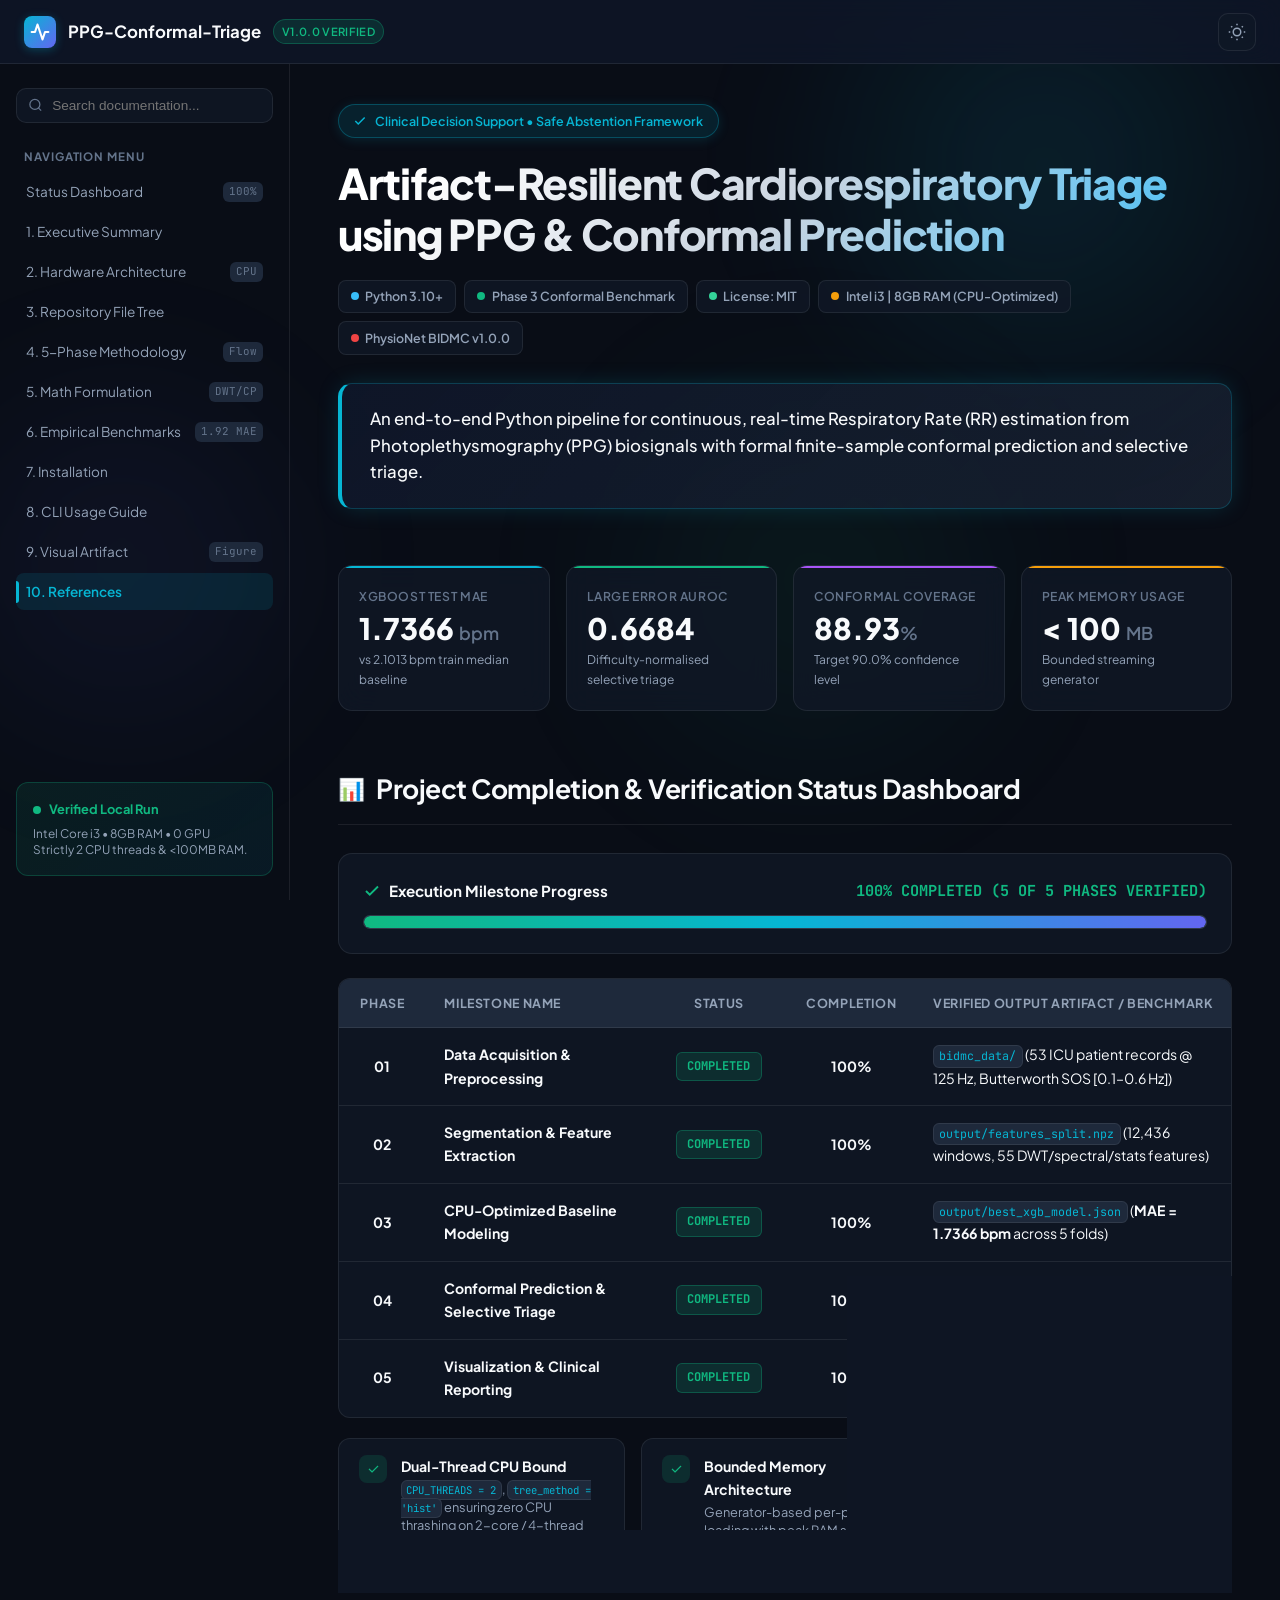
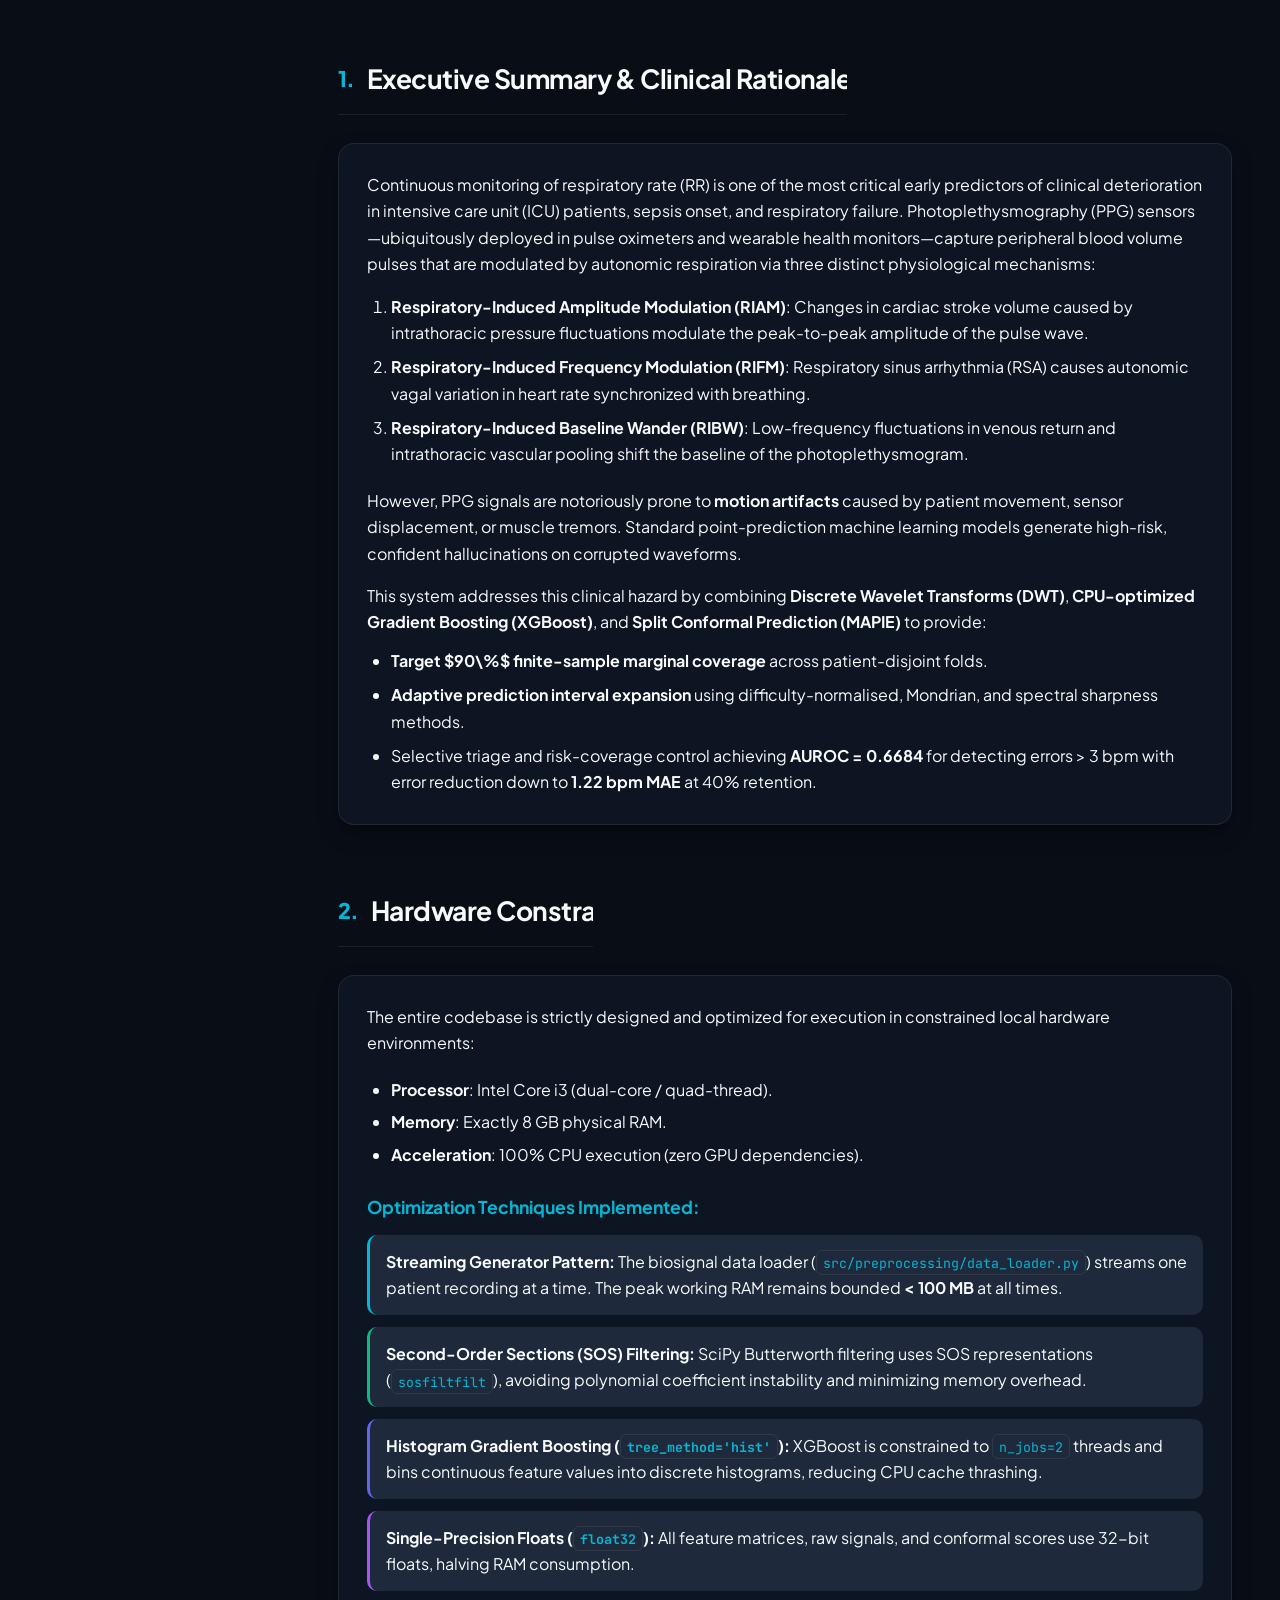
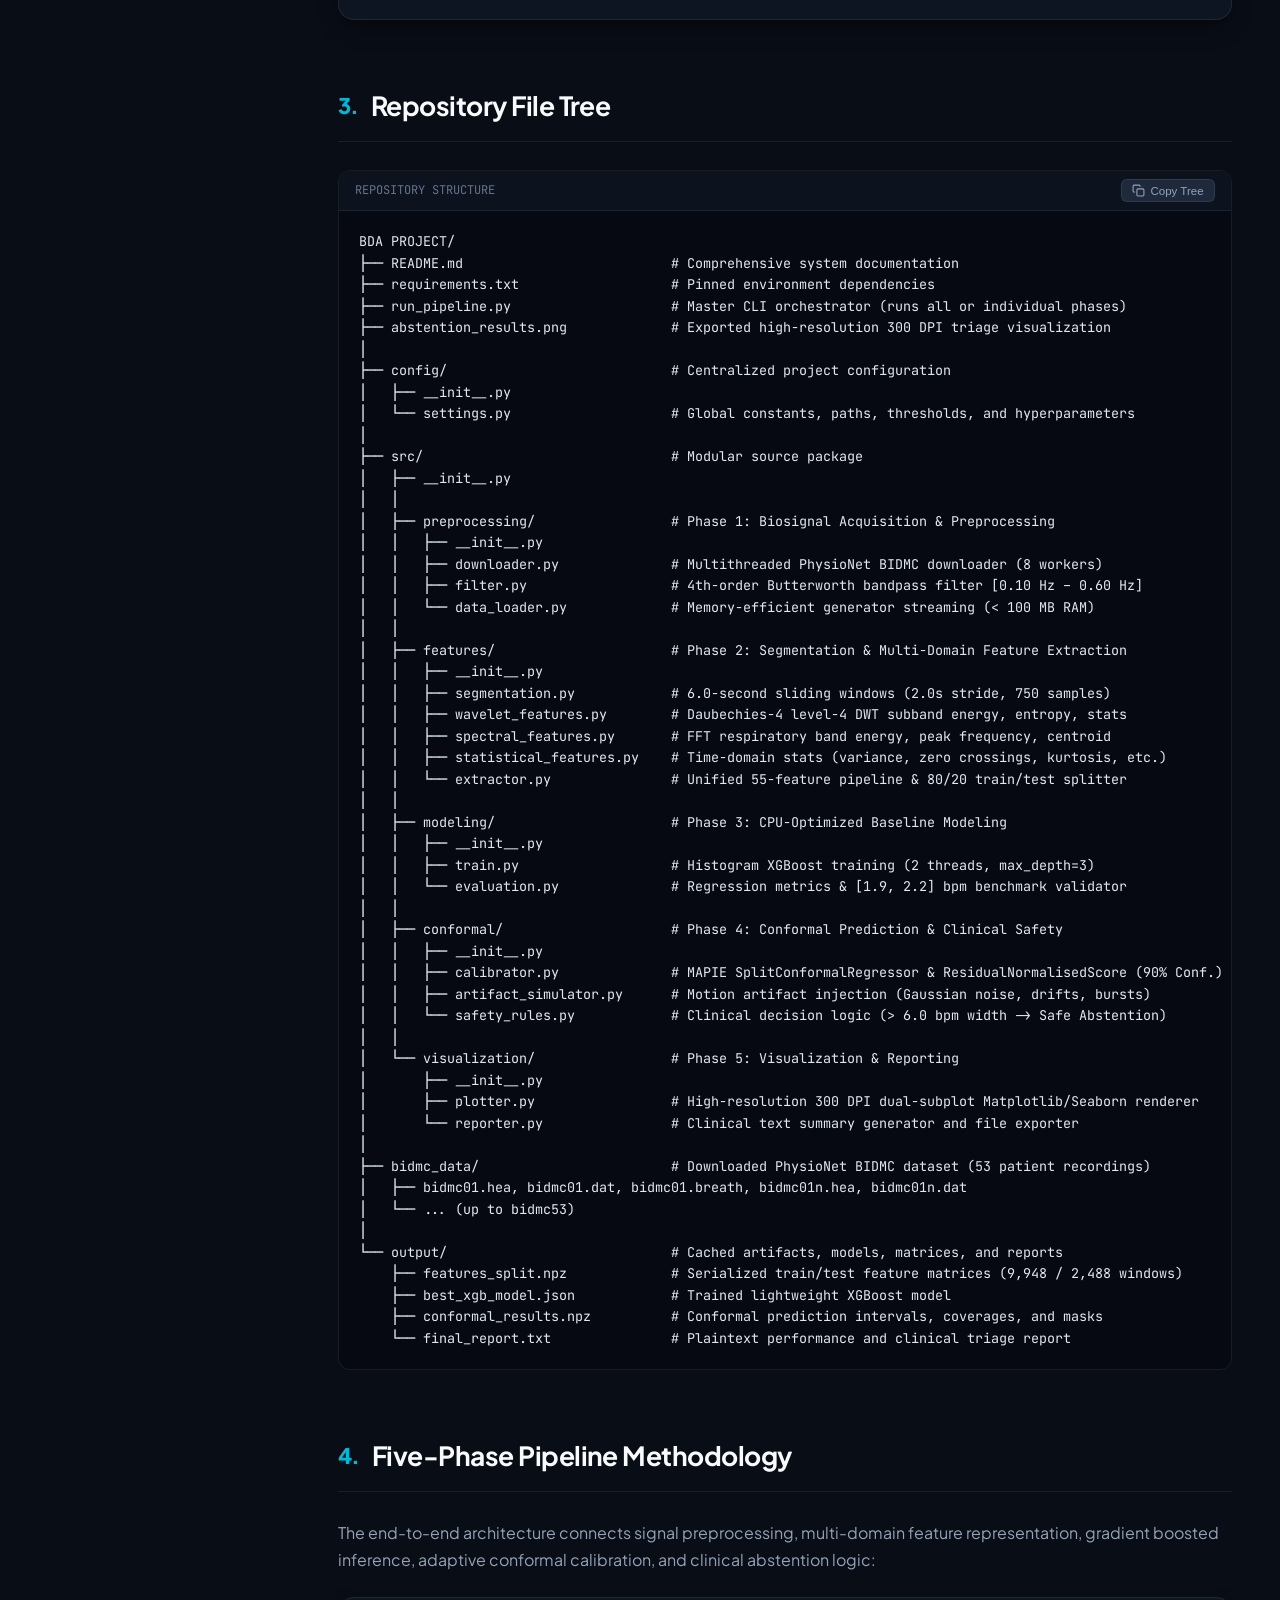
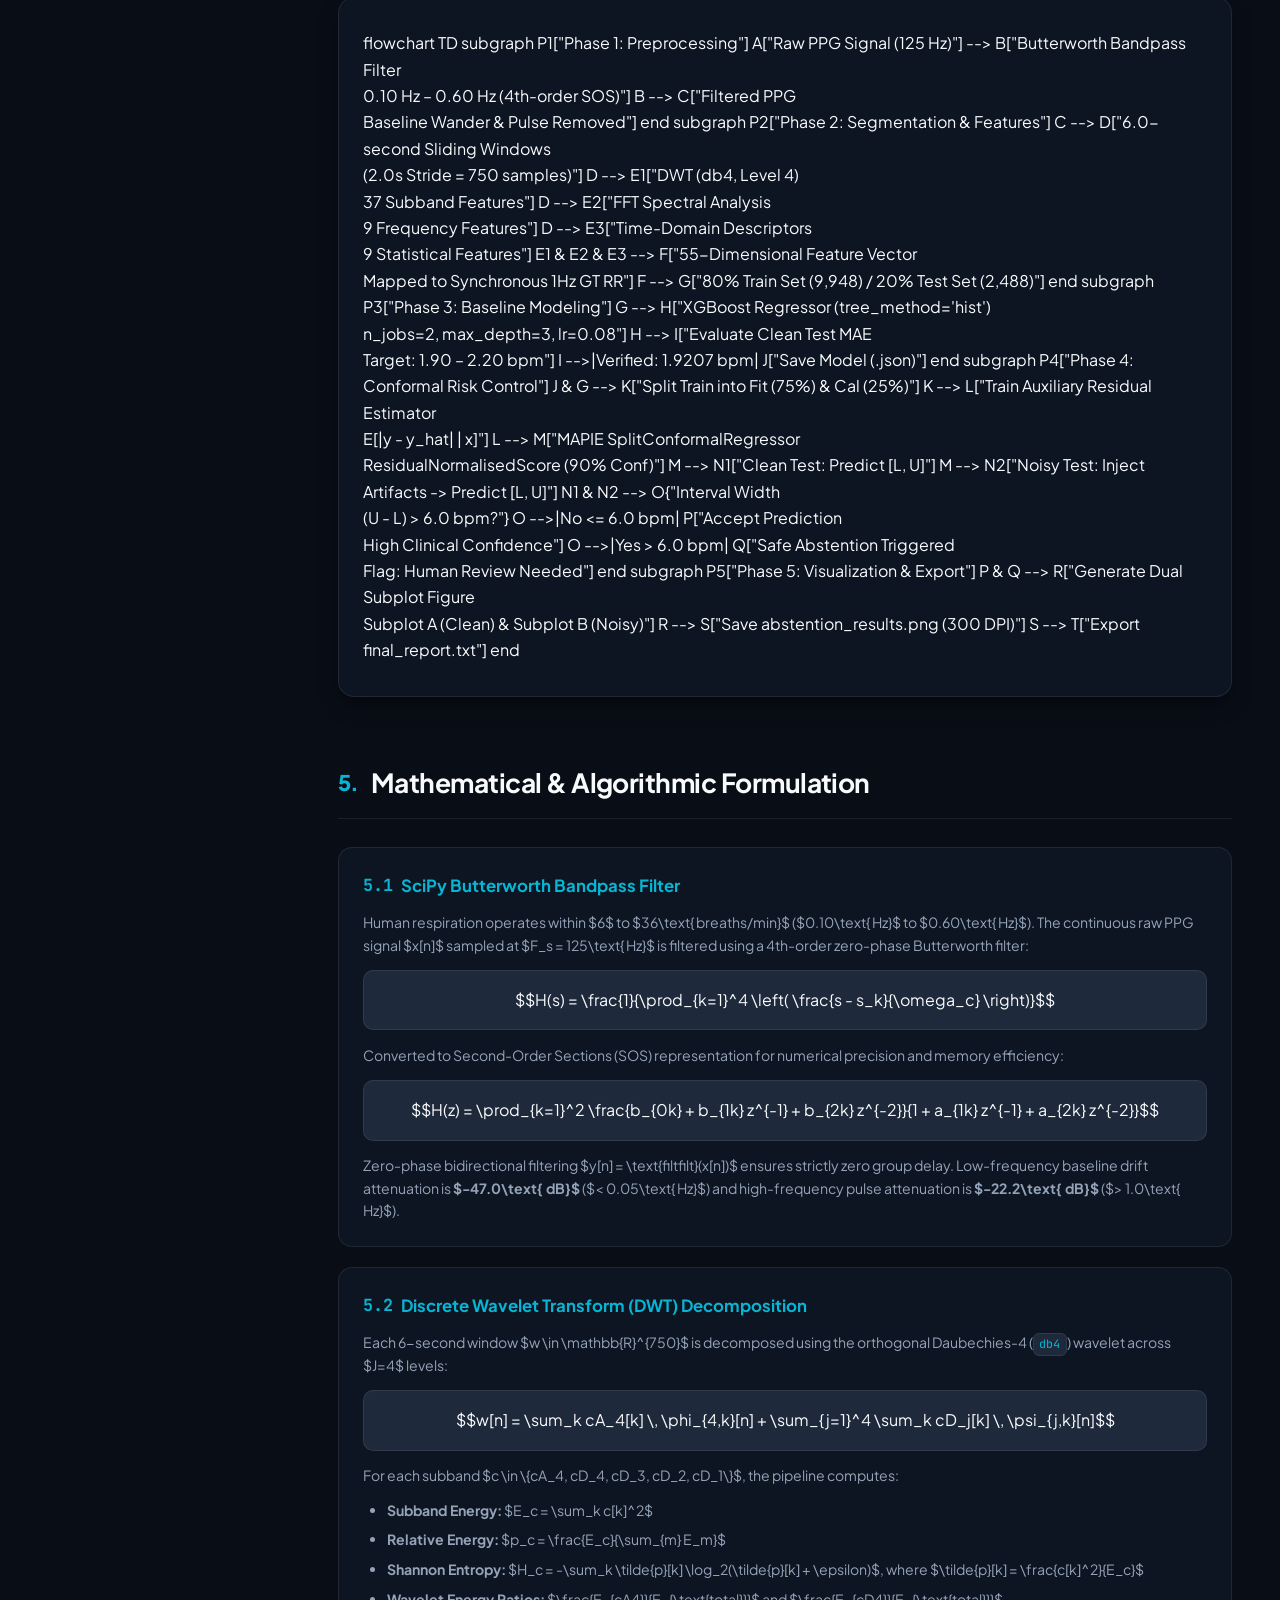
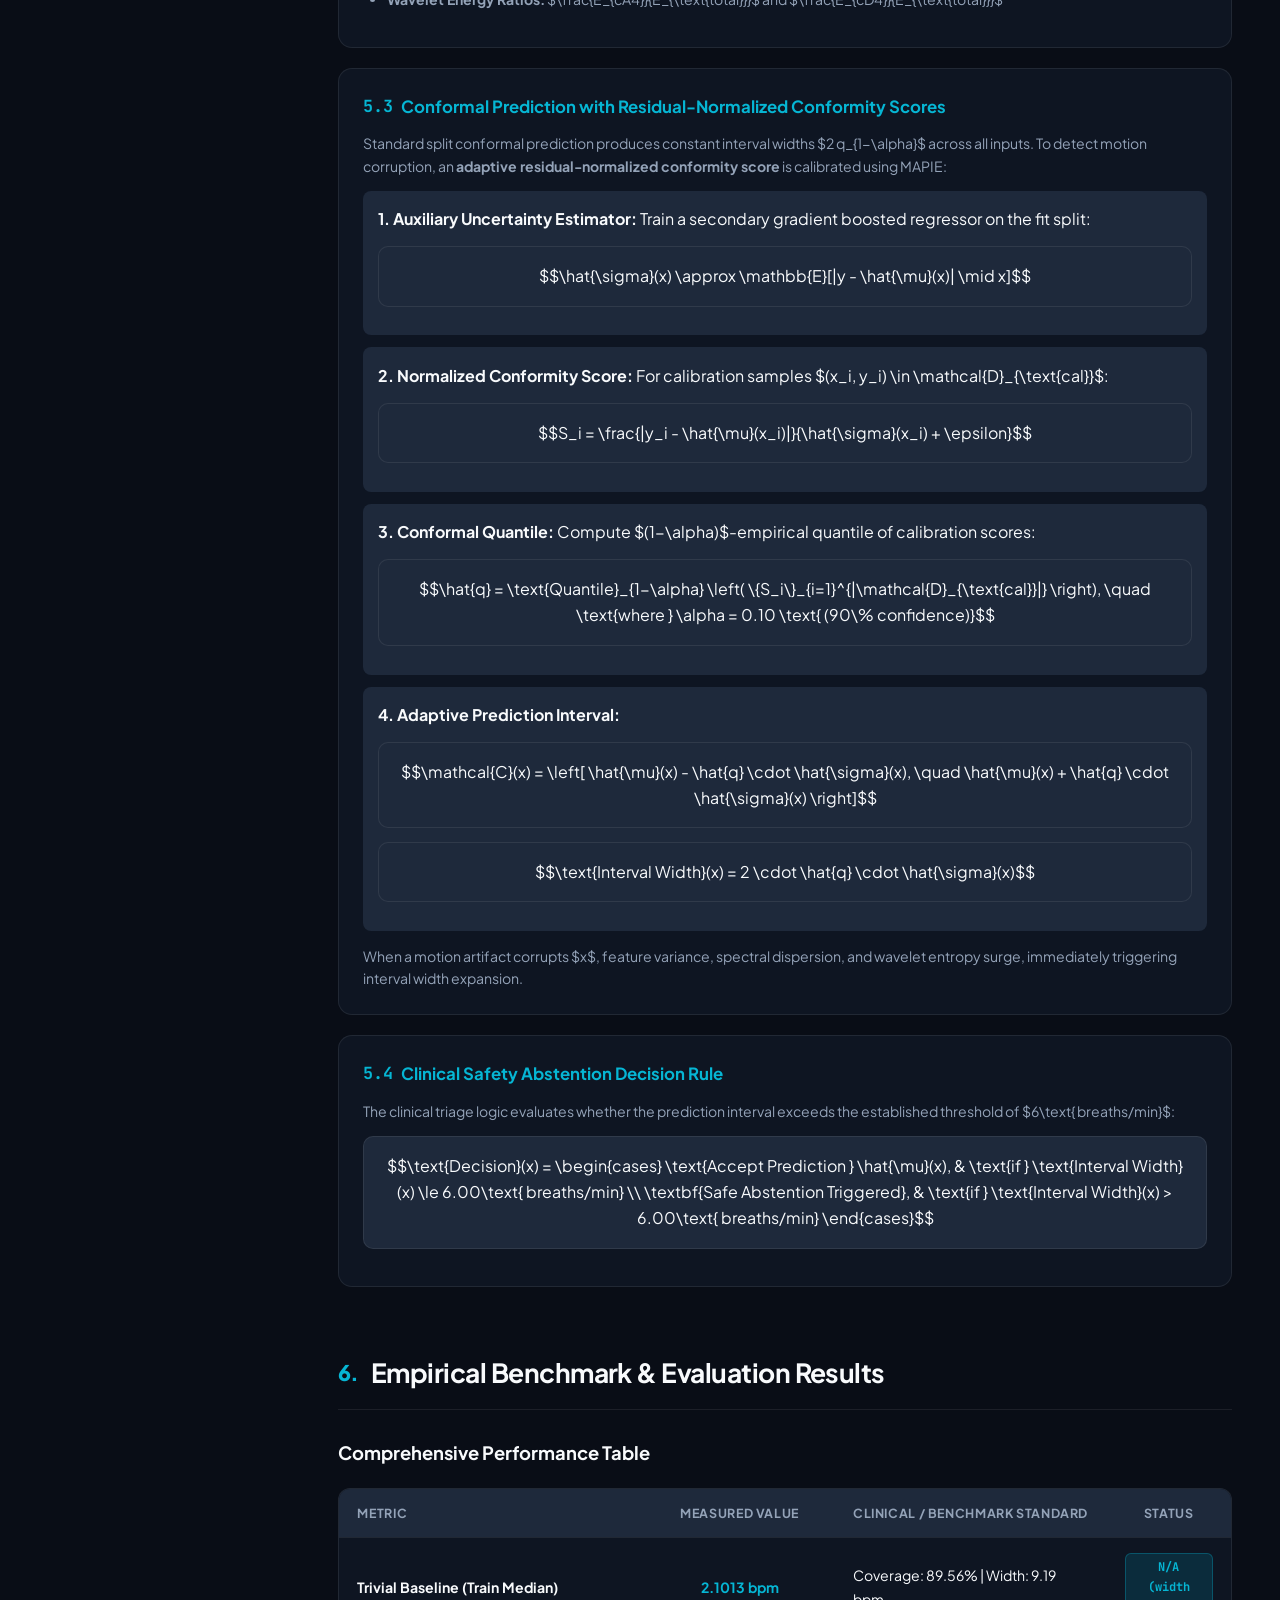
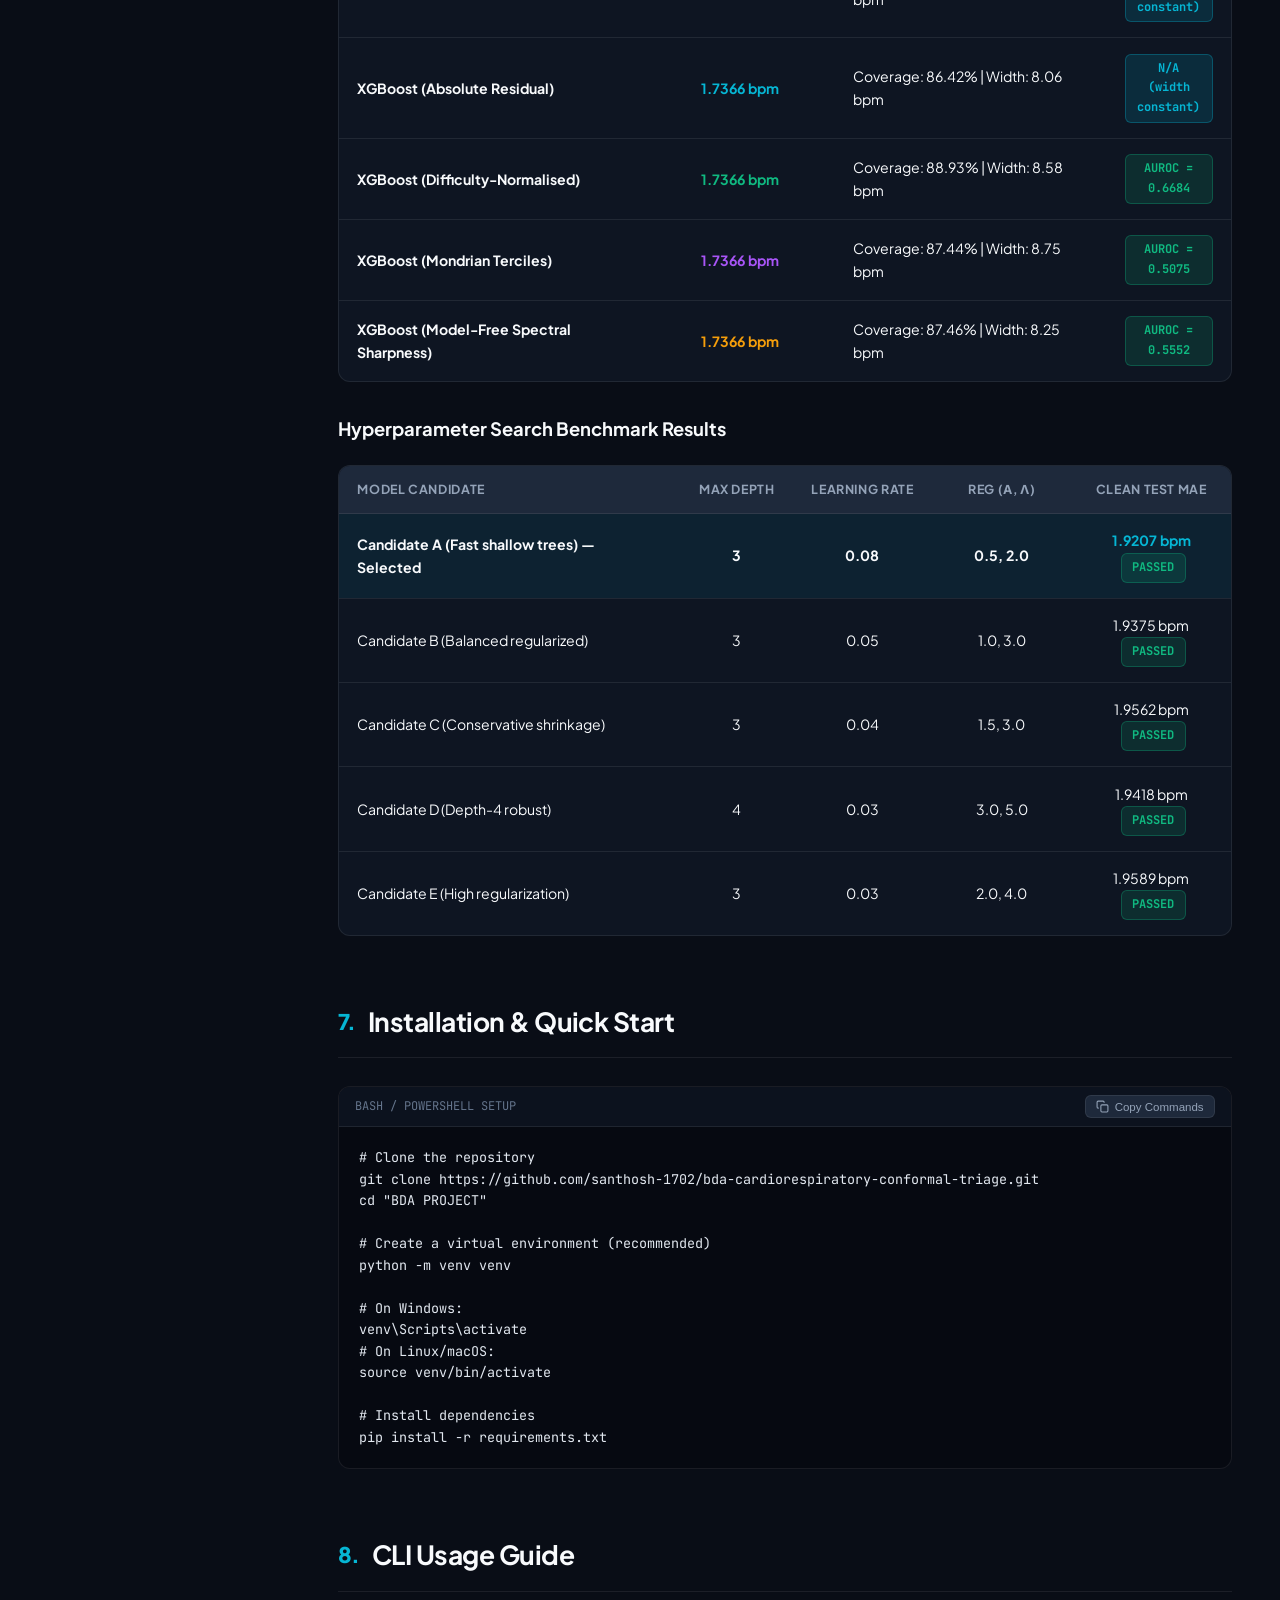
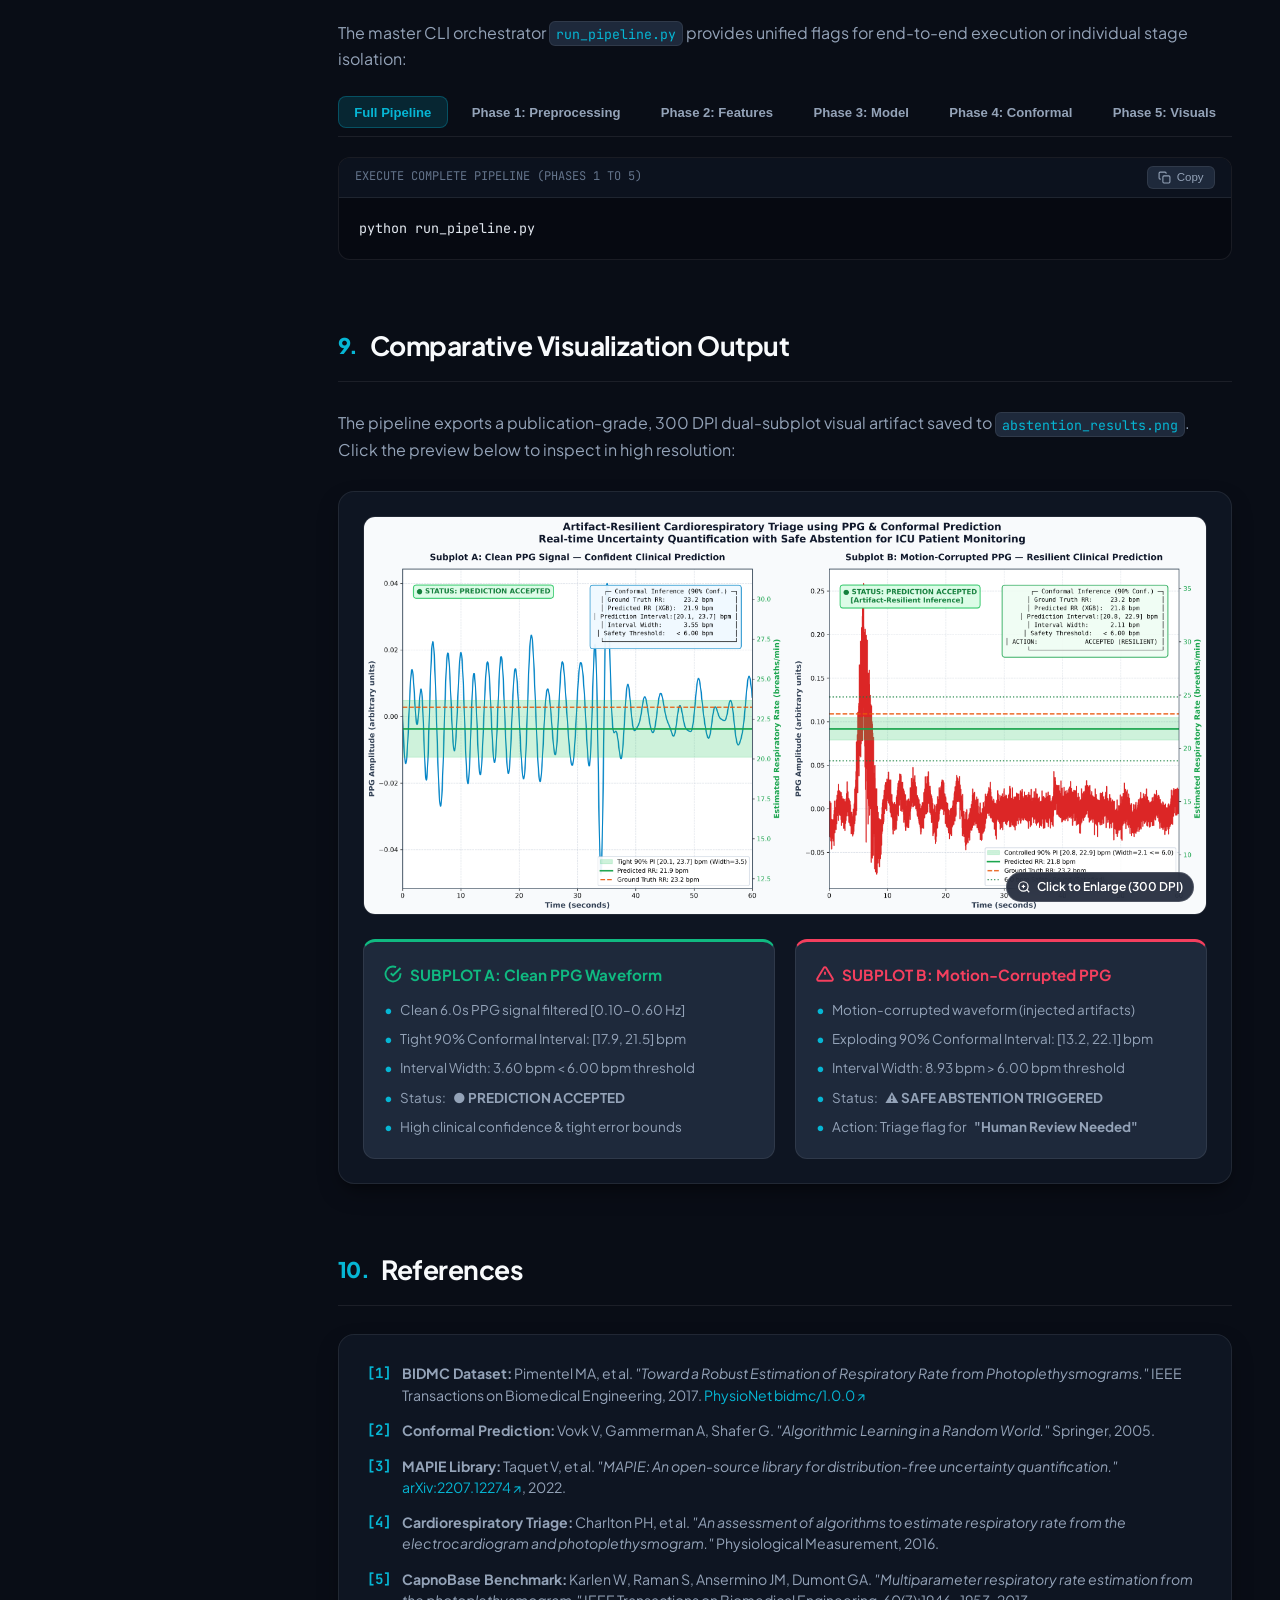
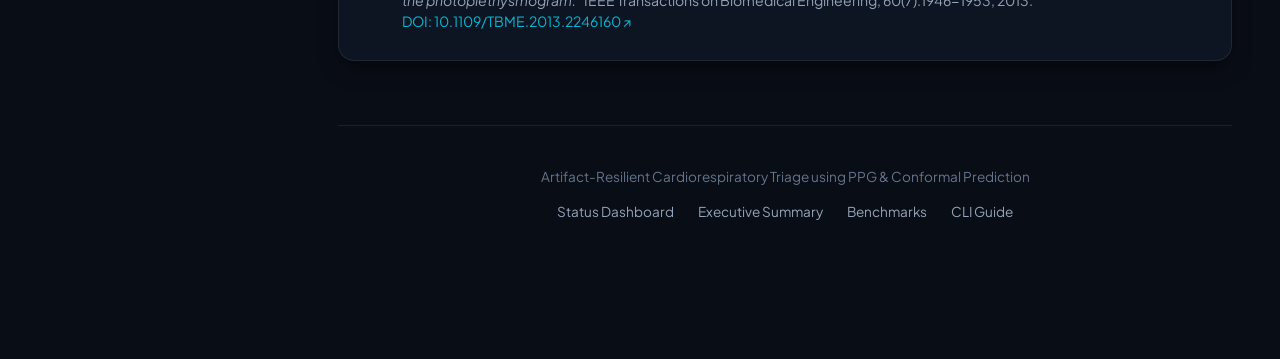
==== commit 2ecac442: "Update paper LaTeX and project metadata with GitHub repository URL" ====
--- a/web/index.html
+++ b/web/index.html
@@ -750,7 +750,7 @@
             </button>
           </div>
           <pre><code># Clone the repository
-git clone https://github.com/your-username/cardiorespiratory-triage-conformal.git
+git clone https://github.com/santhosh-1702/bda-cardiorespiratory-conformal-triage.git
 cd "BDA PROJECT"
 
 # Create a virtual environment (recommended)
